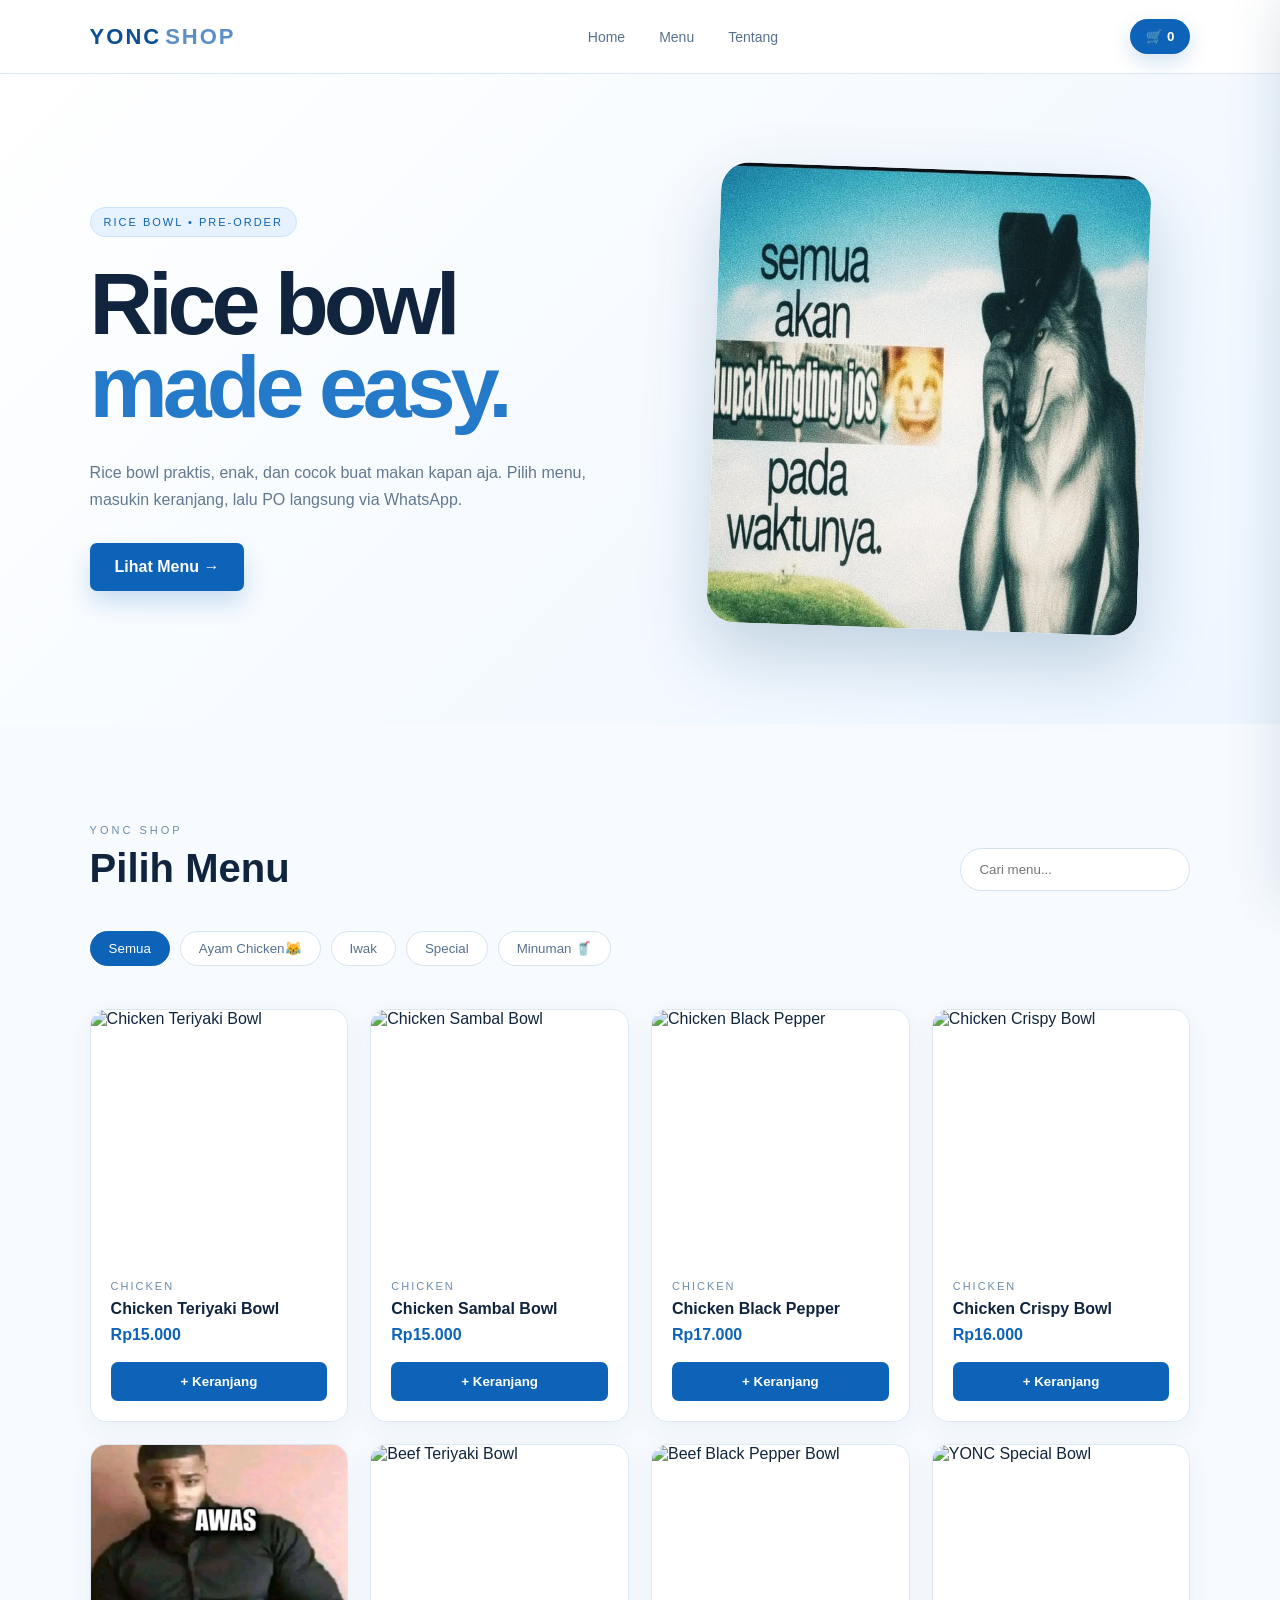
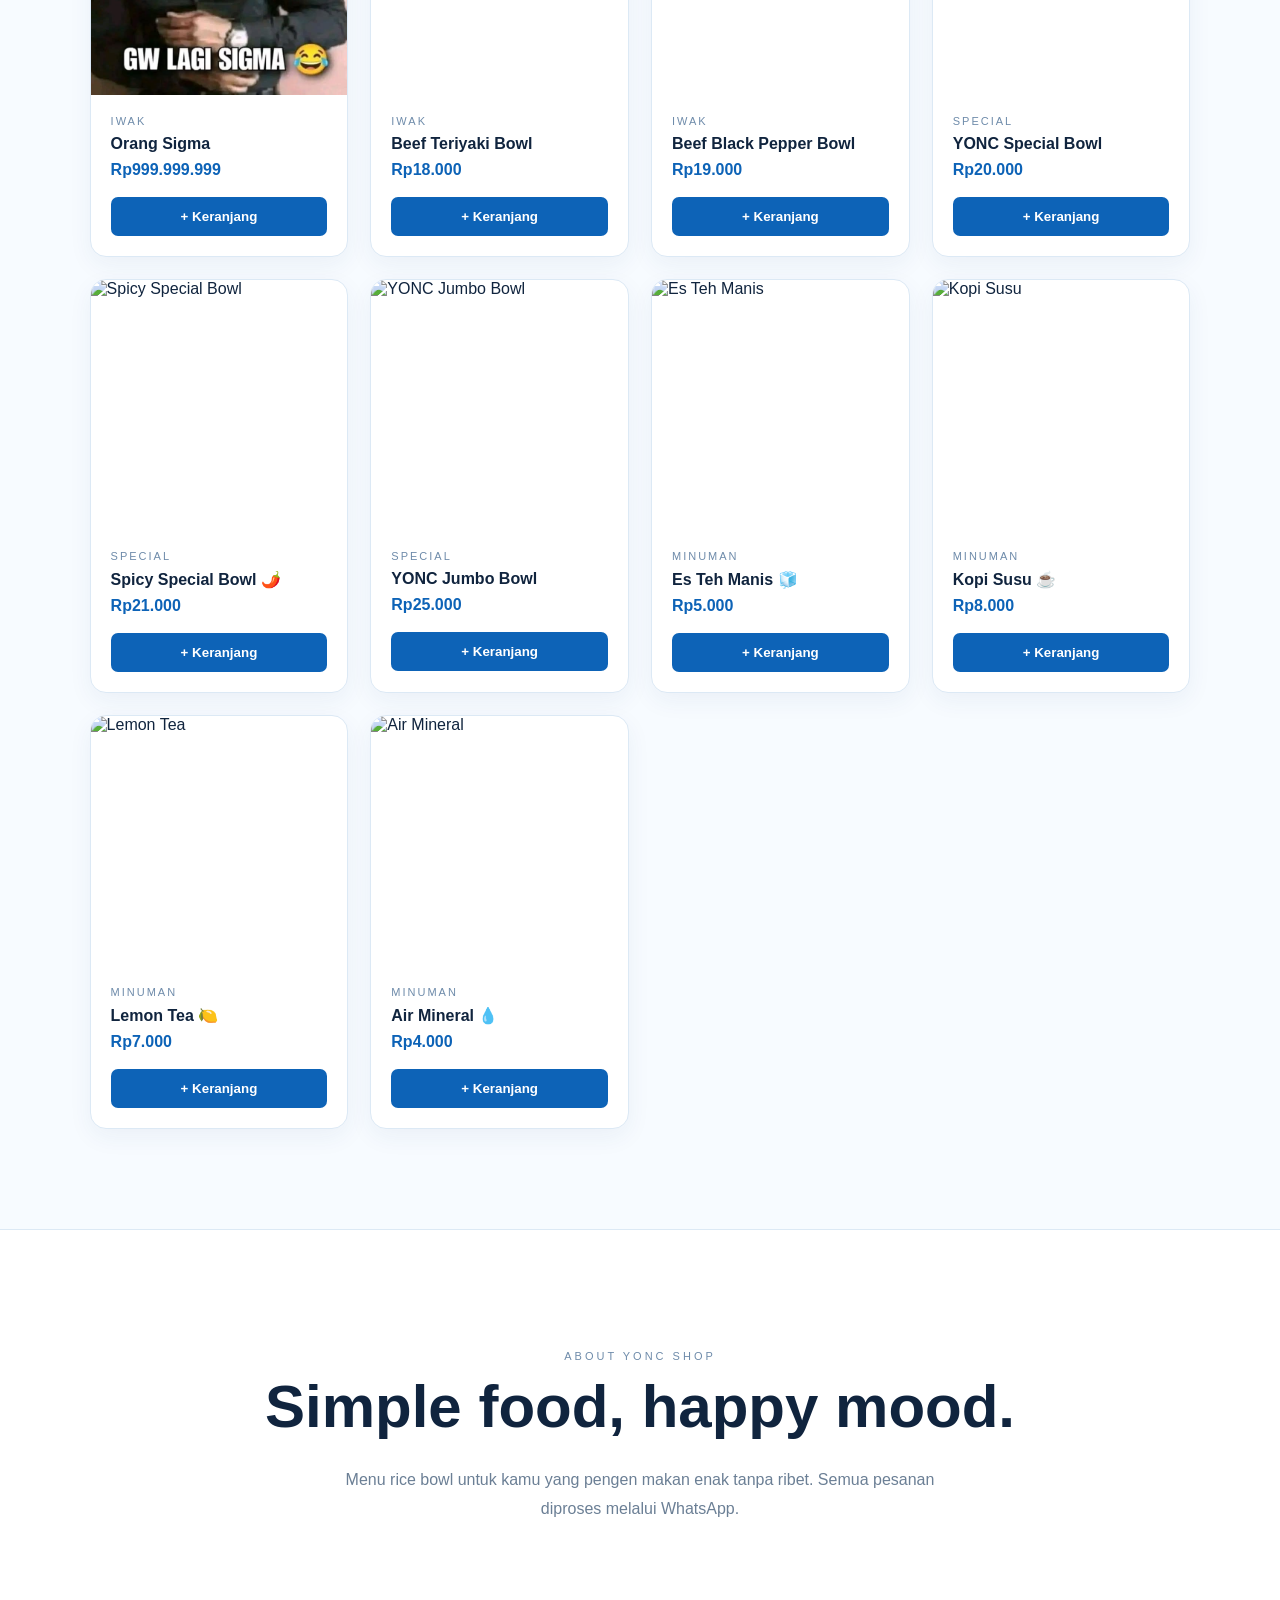
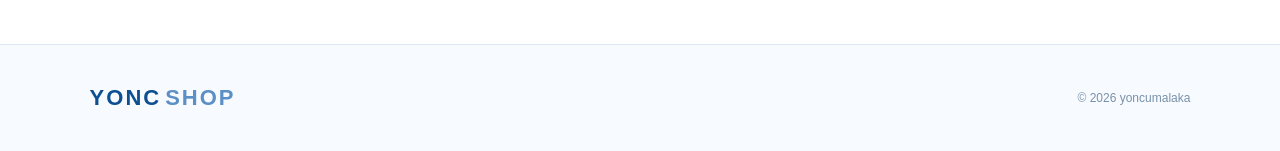
==== index.html @ 4a92344b "Shop.html" ====
<!DOCTYPE html>
<html lang="id">

<head>

    <meta charset="UTF-8">

    <meta
        name="viewport"
        content="width=device-width, initial-scale=1.0"
    >

    <title>YONC SHOP — Rice Bowl</title>

    <link
        rel="stylesheet"
        href="style.css"
    >

</head>


<body>

    

<!-- ================= NAVBAR ================= -->

<header class="navbar">

    <a
        href="#home"
        class="logo"
    >
        YONC<span>SHOP</span>
    </a>


    <nav>

        <a href="#home">
            Home
        </a>

        <a href="#products">
            Menu
        </a>

        <a href="#about">
            Tentang
        </a>

    </nav>


    <button
        class="cart-btn"
        onclick="toggleCart()"
    >
        🛒 <span id="cartCount">0</span>
    </button>

</header>



<main>


<!-- ================= HERO ================= -->

<section
    class="hero"
    id="home"
>

    <div class="hero-content">

        <p class="badge">
            RICE BOWL • PRE-ORDER
        </p>


        <h1>
            Rice bowl<br>
            <span>made easy.</span>
        </h1>


        <p class="hero-desc">

            Rice bowl praktis, enak, dan cocok buat
            makan kapan aja.
            Pilih menu, masukin keranjang,
            lalu PO langsung via WhatsApp.

        </p>


        <a
            href="#products"
            class="hero-btn"
        >
            Lihat Menu →
        </a>

    </div>



    <div class="hero-image">

        <img
            src="f4982b95e5e06afb2dd61dc3380c2f31.jpg"
            alt="Rice Bowl"
        >

    </div>

</section>



<!-- ================= PRODUCTS ================= -->

<section
    class="products-section"
    id="products"
>


    <!-- JUDUL + SEARCH -->

    <div class="section-heading">

        <div>

            <p class="small-title">
                YONC SHOP
            </p>

            <h2>
                Pilih Menu
            </h2>

        </div>


        <input
            id="searchInput"
            type="text"
            placeholder="Cari menu..."
            onkeyup="searchProducts()"
        >

    </div>



    <!-- ================= KATEGORI ================= -->

    <div class="category">

        <button
            class="active"
            onclick="filterProducts('all', this)"
        >
            Semua
        </button>


        <button
            onclick="filterProducts('chicken', this)"
        >
            Ayam Chicken😹
        </button>


        <button
            onclick="filterProducts('beef', this)"
        >
            Iwak
        </button>


        <button
            onclick="filterProducts('special', this)"
        >
            Special
        </button>


        <button
            onclick="filterProducts('drink', this)"
        >
            Minuman 🥤
        </button>

    </div>



    <!-- ================= PRODUCT GRID ================= -->

    <div
        class="product-grid"
        id="productGrid"
    >


        <!-- ========== 1 CHICKEN ========== -->

        <article
            class="product-card"
            data-category="chicken"
        >

            <img
                class="product-image"
                src="https://images.unsplash.com/photo-1603133872878-684f208fb84b?auto=format&fit=crop&w=900&q=85"
                alt="Chicken Teriyaki Bowl"
            >


            <div class="product-info">

                <p class="category-name">
                    Chicken
                </p>


                <h3>
                    Chicken Teriyaki Bowl
                </h3>


                <p class="price">
                    Rp15.000
                </p>


                <button
                    onclick="addToCart('Chicken Teriyaki Bowl', 15000)"
                >
                    + Keranjang
                </button>

            </div>

        </article>



        <!-- ========== 2 CHICKEN ========== -->

        <article
            class="product-card"
            data-category="chicken"
        >

            <img
                class="product-image"
                src="https://images.unsplash.com/photo-1515003197210-e0cd71810b5f?auto=format&fit=crop&w=900&q=85"
                alt="Chicken Sambal Bowl"
            >


            <div class="product-info">

                <p class="category-name">
                    Chicken
                </p>


                <h3>
                    Chicken Sambal Bowl
                </h3>


                <p class="price">
                    Rp15.000
                </p>


                <button
                    onclick="addToCart('Chicken Sambal Bowl', 15000)"
                >
                    + Keranjang
                </button>

            </div>

        </article>



        <!-- ========== 3 CHICKEN ========== -->

        <article
            class="product-card"
            data-category="chicken"
        >

            <img
                class="product-image"
                src="https://images.unsplash.com/photo-1547592180-85f173990554?auto=format&fit=crop&w=900&q=85"
                alt="Chicken Black Pepper"
            >


            <div class="product-info">

                <p class="category-name">
                    Chicken
                </p>


                <h3>
                    Chicken Black Pepper
                </h3>


                <p class="price">
                    Rp17.000
                </p>


                <button
                    onclick="addToCart('Chicken Black Pepper', 17000)"
                >
                    + Keranjang
                </button>

            </div>

        </article>



        <!-- ========== 4 CHICKEN ========== -->

        <article
            class="product-card"
            data-category="chicken"
        >

            <img
                class="product-image"
                src="https://images.unsplash.com/photo-1604908176997-125f25cc6f3d?auto=format&fit=crop&w=900&q=85"
                alt="Chicken Crispy Bowl"
            >


            <div class="product-info">

                <p class="category-name">
                    Chicken
                </p>


                <h3>
                    Chicken Crispy Bowl
                </h3>


                <p class="price">
                    Rp16.000
                </p>


                <button
                    onclick="addToCart('Chicken Crispy Bowl', 16000)"
                >
                    + Keranjang
                </button>

            </div>

        </article>



        <!-- ========== 5 IWAK ========== -->

        <article
            class="product-card"
            data-category="beef"
        >

            <img
                class="product-image"
                src="a66cf61162b23cd7a90c063046f95555.jpg"
                alt="Orang Sigma"
            >


            <div class="product-info">

                <p class="category-name">
                    Iwak
                </p>


                <h3>
                    Orang Sigma
                </h3>


                <p class="price">
                    Rp999.999.999
                </p>


                <button
                    onclick="addToCart('Orang Sigma', 999999999)"
                >
                    + Keranjang
                </button>

            </div>

        </article>



        <!-- ========== 6 IWAK ========== -->

        <article
            class="product-card"
            data-category="beef"
        >

            <img
                class="product-image"
                src="https://images.unsplash.com/photo-1546833999-b9f581a1996d?auto=format&fit=crop&w=900&q=85"
                alt="Beef Teriyaki Bowl"
            >


            <div class="product-info">

                <p class="category-name">
                    Iwak
                </p>


                <h3>
                    Beef Teriyaki Bowl
                </h3>


                <p class="price">
                    Rp18.000
                </p>


                <button
                    onclick="addToCart('Beef Teriyaki Bowl', 18000)"
                >
                    + Keranjang
                </button>

            </div>

        </article>



        <!-- ========== 7 IWAK ========== -->

        <article
            class="product-card"
            data-category="beef"
        >

            <img
                class="product-image"
                src="https://images.unsplash.com/photo-1565299624946-b28f40a0ae38?auto=format&fit=crop&w=900&q=85"
                alt="Beef Black Pepper Bowl"
            >


            <div class="product-info">

                <p class="category-name">
                    Iwak
                </p>


                <h3>
                    Beef Black Pepper Bowl
                </h3>


                <p class="price">
                    Rp19.000
                </p>


                <button
                    onclick="addToCart('Beef Black Pepper Bowl', 19000)"
                >
                    + Keranjang
                </button>

            </div>

        </article>



        <!-- ========== 8 SPECIAL ========== -->

        <article
            class="product-card"
            data-category="special"
        >

            <img
                class="product-image"
                src="https://images.unsplash.com/photo-1512058564366-18510be2db19?auto=format&fit=crop&w=900&q=85"
                alt="YONC Special Bowl"
            >


            <div class="product-info">

                <p class="category-name">
                    Special
                </p>


                <h3>
                    YONC Special Bowl
                </h3>


                <p class="price">
                    Rp20.000
                </p>


                <button
                    onclick="addToCart('YONC Special Bowl', 20000)"
                >
                    + Keranjang
                </button>

            </div>

        </article>



        <!-- ========== 9 SPECIAL ========== -->

        <article
            class="product-card"
            data-category="special"
        >

            <img
                class="product-image"
                src="https://images.unsplash.com/photo-1601050690597-df0568f70950?auto=format&fit=crop&w=900&q=85"
                alt="Spicy Special Bowl"
            >


            <div class="product-info">

                <p class="category-name">
                    Special
                </p>


                <h3>
                    Spicy Special Bowl 🌶️
                </h3>


                <p class="price">
                    Rp21.000
                </p>


                <button
                    onclick="addToCart('Spicy Special Bowl', 21000)"
                >
                    + Keranjang
                </button>

            </div>

        </article>



        <!-- ========== 10 SPECIAL ========== -->

        <article
            class="product-card"
            data-category="special"
        >

            <img
                class="product-image"
                src="https://images.unsplash.com/photo-1547592180-85f173990554?auto=format&fit=crop&w=900&q=85"
                alt="YONC Jumbo Bowl"
            >


            <div class="product-info">

                <p class="category-name">
                    Special
                </p>


                <h3>
                    YONC Jumbo Bowl
                </h3>


                <p class="price">
                    Rp25.000
                </p>


                <button
                    onclick="addToCart('YONC Jumbo Bowl', 25000)"
                >
                    + Keranjang
                </button>

            </div>

        </article>



        <!-- ========== 11 MINUMAN ========== -->

        <article
            class="product-card"
            data-category="drink"
        >

            <img
                class="product-image"
                src="https://images.unsplash.com/photo-1556679343-c7306c1976bc?auto=format&fit=crop&w=900&q=85"
                alt="Es Teh Manis"
            >


            <div class="product-info">

                <p class="category-name">
                    Minuman
                </p>


                <h3>
                    Es Teh Manis 🧊
                </h3>


                <p class="price">
                    Rp5.000
                </p>


                <button
                    onclick="addToCart('Es Teh Manis', 5000)"
                >
                    + Keranjang
                </button>

            </div>

        </article>



        <!-- ========== 12 MINUMAN ========== -->

        <article
            class="product-card"
            data-category="drink"
        >

            <img
                class="product-image"
                src="https://images.unsplash.com/photo-1495474472287-4d71bcdd2085?auto=format&fit=crop&w=900&q=85"
                alt="Kopi Susu"
            >


            <div class="product-info">

                <p class="category-name">
                    Minuman
                </p>


                <h3>
                    Kopi Susu ☕
                </h3>


                <p class="price">
                    Rp8.000
                </p>


                <button
                    onclick="addToCart('Kopi Susu', 8000)"
                >
                    + Keranjang
                </button>

            </div>

        </article>



        <!-- ========== 13 MINUMAN ========== -->

        <article
            class="product-card"
            data-category="drink"
        >

            <img
                class="product-image"
                src="https://images.unsplash.com/photo-1551024506-0bccd828d307?auto=format&fit=crop&w=900&q=85"
                alt="Lemon Tea"
            >


            <div class="product-info">

                <p class="category-name">
                    Minuman
                </p>


                <h3>
                    Lemon Tea 🍋
                </h3>


                <p class="price">
                    Rp7.000
                </p>


                <button
                    onclick="addToCart('Lemon Tea', 7000)"
                >
                    + Keranjang
                </button>

            </div>

        </article>



        <!-- ========== 14 MINUMAN ========== -->

        <article
            class="product-card"
            data-category="drink"
        >

            <img
                class="product-image"
                src="https://images.unsplash.com/photo-1544145945-f90425340c7e?auto=format&fit=crop&w=900&q=85"
                alt="Air Mineral"
            >


            <div class="product-info">

                <p class="category-name">
                    Minuman
                </p>


                <h3>
                    Air Mineral 💧
                </h3>


                <p class="price">
                    Rp4.000
                </p>


                <button
                    onclick="addToCart('Air Mineral', 4000)"
                >
                    + Keranjang
                </button>

            </div>

        </article>


    </div>

</section>



<!-- ================= ABOUT ================= -->

<section
    class="about"
    id="about"
>

    <p class="small-title">
        ABOUT YONC SHOP
    </p>


    <h2>
        Simple food, happy mood.
    </h2>


    <p>

        Menu rice bowl untuk kamu yang pengen
        makan enak tanpa ribet.
        Semua pesanan diproses melalui WhatsApp.

    </p>

</section>


</main>



<!-- ================= OVERLAY ================= -->

<div
    class="overlay"
    id="overlay"
    onclick="toggleCart()"
></div>



<!-- ================= CART ================= -->

<aside
    class="cart"
    id="cart"
>


    <div class="cart-header">

        <h2>
            Pesanan
        </h2>


        <button
            onclick="toggleCart()"
        >
            ✕
        </button>

    </div>



    <div
        id="cartItems"
        class="cart-items"
    >

        <p class="empty-cart">
            Belum ada pesanan 🍚
        </p>

    </div>



    <div class="cart-bottom">


        <div class="total">

            <span>
                Total
            </span>


            <strong id="cartTotal">
                Rp0
            </strong>

        </div>



        <button
            class="checkout"
            onclick="checkout()"
        >
            PO via WhatsApp →
        </button>


    </div>

</aside>



<!-- ================= FOOTER ================= -->

<footer>


    <div class="logo">

        YONC<span>SHOP</span>

    </div>


    <p>
        © 2026 yoncumalaka
    </p>


</footer>



<!-- ================= JAVASCRIPT ================= -->

<script src="script.js"></script>


</body>

</html>
---- style.css ----
* {
    margin: 0;
    padding: 0;
    box-sizing: border-box;
}

html {
    scroll-behavior: smooth;
}

body {
    font-family: Arial, Helvetica, sans-serif;
    background: #f7fbff;
    color: #10243e;
}


/* =========================
   NAVBAR
========================= */

.navbar {
    height: 74px;
    padding: 0 7%;

    display: flex;
    align-items: center;
    justify-content: space-between;

    background: rgba(255,255,255,.95);

    border-bottom: 1px solid #dbe8f5;

    position: sticky;
    top: 0;
    z-index: 50;

    backdrop-filter: blur(14px);
}

.logo {
    color: #0d4f91;
    text-decoration: none;

    font-size: 22px;
    font-weight: 900;

    letter-spacing: 2px;
}

.logo span {
    color: #5b8fc5;
    margin-left: 4px;
}

.navbar nav {
    display: flex;
    gap: 34px;
}

.navbar nav a {
    color: #58708d;
    text-decoration: none;
    font-size: 14px;
}

.navbar nav a:hover {
    color: #0d63b7;
}

.cart-btn {
    background: #0d63b7;
    color: white;

    border: none;

    padding: 10px 16px;

    border-radius: 30px;

    cursor: pointer;

    font-weight: bold;

    box-shadow: 0 8px 20px rgba(13,99,183,.18);
}

.cart-btn:hover {
    background: #084d8d;
}


/* =========================
   HERO
========================= */

.hero {
    min-height: 650px;

    padding: 75px 7%;

    display: grid;

    grid-template-columns: 1fr 1fr;

    align-items: center;

    gap: 55px;

    background:
        linear-gradient(
            135deg,
            #ffffff 0%,
            #edf6ff 100%
        );
}

.badge {
    display: inline-block;

    font-size: 11px;

    letter-spacing: 2px;

    color: #0d63b7;

    background: #e6f2ff;

    border: 1px solid #cfe5fa;

    padding: 8px 13px;

    border-radius: 30px;

    margin-bottom: 25px;
}

.hero h1 {
    font-size: clamp(50px, 7vw, 88px);

    line-height: .95;

    letter-spacing: -5px;
}

.hero h1 span {
    color: #247ac8;
}

.hero-desc {
    color: #637890;

    max-width: 500px;

    line-height: 1.7;

    margin: 30px 0;
}

.hero-btn {
    display: inline-block;

    padding: 15px 25px;

    background: #0d63b7;

    color: white;

    text-decoration: none;

    font-weight: bold;

    border-radius: 7px;

    box-shadow: 0 12px 25px rgba(13,99,183,.2);
}

.hero-image {
    display: flex;

    justify-content: center;
}

.hero-image img {
    width: min(430px, 100%);

    height: 460px;

    object-fit: cover;

    border-radius: 28px;

    box-shadow: 0 30px 70px rgba(20,72,116,.22);

    transform: rotate(2deg);
}


/* =========================
   PRODUCTS
========================= */

.products-section {
    padding: 100px 7%;
}

.section-heading {
    display: flex;

    align-items: end;

    justify-content: space-between;

    gap: 30px;
}

.small-title {
    color: #6e8baa;

    font-size: 11px;

    letter-spacing: 3px;

    margin-bottom: 10px;
}

.section-heading h2 {
    font-size: 40px;
}

#searchInput {
    width: 230px;

    background: white;

    color: #10243e;

    border: 1px solid #d5e3f0;

    padding: 13px 18px;

    border-radius: 30px;

    outline: none;
}

#searchInput:focus {
    border-color: #0d63b7;
}


/* CATEGORY */

.category {
    display: flex;

    gap: 10px;

    margin: 40px 0;

    overflow-x: auto;

    padding-bottom: 3px;

    scrollbar-width: none;
}

.category::-webkit-scrollbar {
    display: none;
}

.category button {
    background: white;

    color: #58708d;

    border: 1px solid #d5e3f0;

    padding: 9px 18px;

    border-radius: 30px;

    cursor: pointer;

    white-space: nowrap;

    flex-shrink: 0;
}

.category button.active,
.category button:hover {
    background: #0d63b7;

    color: white;

    border-color: #0d63b7;
}


/* PRODUCT GRID */

.product-grid {
    display: grid;

    grid-template-columns: repeat(4, 1fr);

    gap: 22px;
}

.product-card {
    background: white;

    border: 1px solid #dce9f5;

    border-radius: 16px;

    overflow: hidden;

    transition: .25s;

    box-shadow: 0 8px 25px rgba(29,76,115,.06);
}

.product-card:hover {
    transform: translateY(-6px);

    box-shadow: 0 18px 35px rgba(29,76,115,.12);
}

.product-image {
    width: 100%;

    height: 250px;

    display: block;

    object-fit: cover;
}

.product-info {
    padding: 20px;
}

.category-name {
    color: #6e8baa;

    font-size: 11px;

    text-transform: uppercase;

    letter-spacing: 2px;
}

.product-info h3 {
    margin: 8px 0;

    font-size: 16px;
}

.price {
    color: #0d63b7;

    font-weight: bold;

    margin-bottom: 18px;
}

.product-info button {
    width: 100%;

    padding: 12px;

    background: #0d63b7;

    color: white;

    border: none;

    border-radius: 7px;

    cursor: pointer;

    font-weight: bold;
}

.product-info button:hover {
    background: #084d8d;
}


/* =========================
   ABOUT
========================= */

.about {
    padding: 120px 7%;

    text-align: center;

    border-top: 1px solid #dce9f5;

    background: white;
}

.about h2 {
    font-size: clamp(35px, 5vw, 60px);

    margin-bottom: 25px;
}

.about > p:last-child {
    max-width: 600px;

    margin: auto;

    color: #6b7f95;

    line-height: 1.8;
}


/* =========================
   CART
========================= */

.overlay {
    position: fixed;

    inset: 0;

    background: rgba(13,39,66,.35);

    opacity: 0;

    visibility: hidden;

    transition: .3s;

    z-index: 80;
}

.overlay.show {
    opacity: 1;

    visibility: visible;
}

.cart {
    position: fixed;

    top: 0;

    right: -420px;

    width: 400px;

    max-width: 90%;

    height: 100vh;

    background: white;

    z-index: 100;

    padding: 25px;

    display: flex;

    flex-direction: column;

    transition: .35s;

    box-shadow: -20px 0 50px rgba(23,62,96,.15);
}

.cart.show {
    right: 0;
}

.cart-header {
    display: flex;

    justify-content: space-between;

    align-items: center;

    padding-bottom: 20px;

    border-bottom: 1px solid #dce9f5;
}

.cart-header button {
    background: transparent;

    color: #10243e;

    border: none;

    font-size: 20px;

    cursor: pointer;
}

.cart-items {
    flex: 1;

    overflow-y: auto;

    padding: 20px 0;
}

.empty-cart {
    color: #7890a8;

    text-align: center;

    margin-top: 50px;
}

.cart-item {
    display: flex;

    justify-content: space-between;

    gap: 15px;

    padding: 15px 0;

    border-bottom: 1px solid #e2edf6;
}

.cart-item h4 {
    font-size: 14px;
}

.cart-item p {
    color: #6e8baa;

    font-size: 13px;

    margin-top: 5px;
}

.remove {
    background: transparent;

    color: #d05b5b;

    border: none;

    cursor: pointer;
}

.cart-bottom {
    border-top: 1px solid #dce9f5;

    padding-top: 20px;
}

.total {
    display: flex;

    justify-content: space-between;

    margin-bottom: 15px;
}

.total strong {
    font-size: 20px;

    color: #0d63b7;
}

.checkout {
    width: 100%;

    padding: 15px;

    background: #18a66a;

    color: white;

    border: none;

    border-radius: 7px;

    font-weight: bold;

    cursor: pointer;
}


/* =========================
   FOOTER
========================= */

footer {
    border-top: 1px solid #dce9f5;

    padding: 40px 7%;

    display: flex;

    justify-content: space-between;

    align-items: center;
}

footer p {
    color: #7890a8;

    font-size: 12px;
}


/* =========================
   MOBILE
========================= */

@media (max-width: 950px) {

    .product-grid {
        grid-template-columns: repeat(2, 1fr);
    }

}


@media (max-width: 800px) {

    .navbar {
        padding: 0 5%;
    }

    .navbar nav {
        display: none;
    }

    .hero {
        grid-template-columns: 1fr;

        padding: 65px 5%;
    }

    .hero-image img {
        height: 330px;
    }

    .products-section {
        padding: 70px 5%;
    }

    .section-heading {
        align-items: flex-start;

        flex-direction: column;
    }

    #searchInput {
        width: 100%;
    }

    .product-image {
        height: 220px;
    }

}


@media (max-width: 480px) {

    .product-grid {
        grid-template-columns: 1fr 1fr;

        gap: 12px;
    }

    .product-info {
        padding: 14px;
    }

    .product-info h3 {
        font-size: 14px;
    }

    .category {
        margin: 30px 0;

        gap: 8px;
    }

    .category button {
        padding: 9px 16px;
    }

    footer {
        flex-direction: column;

        gap: 15px;
    }

}

/* ================= WELCOME SCREEN ================= */

.welcome-screen {
    position: fixed;
    inset: 0;

    background: linear-gradient(
        135deg,
        #ffffff,
        #edf6ff
    );

    display: flex;
    align-items: center;
    justify-content: center;

    z-index: 9999;

    animation: welcomeFadeIn .6s ease;
}

.welcome-box {
    width: min(90%, 430px);

    text-align: center;

    background: rgba(255,255,255,.9);

    padding: 45px 30px;

    border-radius: 28px;

    border: 1px solid #dce9f5;

    box-shadow:
        0 30px 80px rgba(20,72,116,.18);

    animation: welcomeUp .7s ease;
}

.welcome-icon {
    width: 70px;
    height: 70px;

    margin: 0 auto 20px;

    display: flex;
    align-items: center;
    justify-content: center;

    background: #e6f2ff;

    border-radius: 50%;

    font-size: 32px;

    animation: welcomeBounce 1.8s infinite;
}

.welcome-small {
    color: #6e8baa;

    font-size: 11px;

    letter-spacing: 4px;

    margin-bottom: 8px;
}

.welcome-box h1 {
    font-size: 38px;

    letter-spacing: 3px;

    color: #0d4f91;

    margin-bottom: 18px;
}

.welcome-box h1 span {
    color: #5b8fc5;

    margin-left: 5px;
}

.welcome-text {
    color: #637890;

    line-height: 1.7;

    font-size: 16px;

    margin-bottom: 28px;
}

.welcome-btn {
    border: none;

    background: #0d63b7;

    color: white;

    padding: 14px 25px;

    border-radius: 30px;

    font-size: 15px;

    font-weight: bold;

    cursor: pointer;

    box-shadow:
        0 10px 25px rgba(13,99,183,.25);

    transition: .25s;
}

.welcome-btn:hover {
    background: #084d8d;

    transform: translateY(-2px);
}


/* ANIMATIONS */

@keyframes welcomeFadeIn {

    from {
        opacity: 0;
    }

    to {
        opacity: 1;
    }

}

@keyframes welcomeUp {

    from {
        opacity: 0;
        transform: translateY(35px) scale(.95);
    }

    to {
        opacity: 1;
        transform: translateY(0) scale(1);
    }

}

@keyframes welcomeBounce {

    0%, 100% {
        transform: translateY(0);
    }

    50% {
        transform: translateY(-7px);
    }

}


/* CLOSE ANIMATION */

.welcome-screen.hide {
    animation: welcomeOut .45s ease forwards;
}

@keyframes welcomeOut {

    from {
        opacity: 1;
    }

    to {
        opacity: 0;
        visibility: hidden;
    }

}
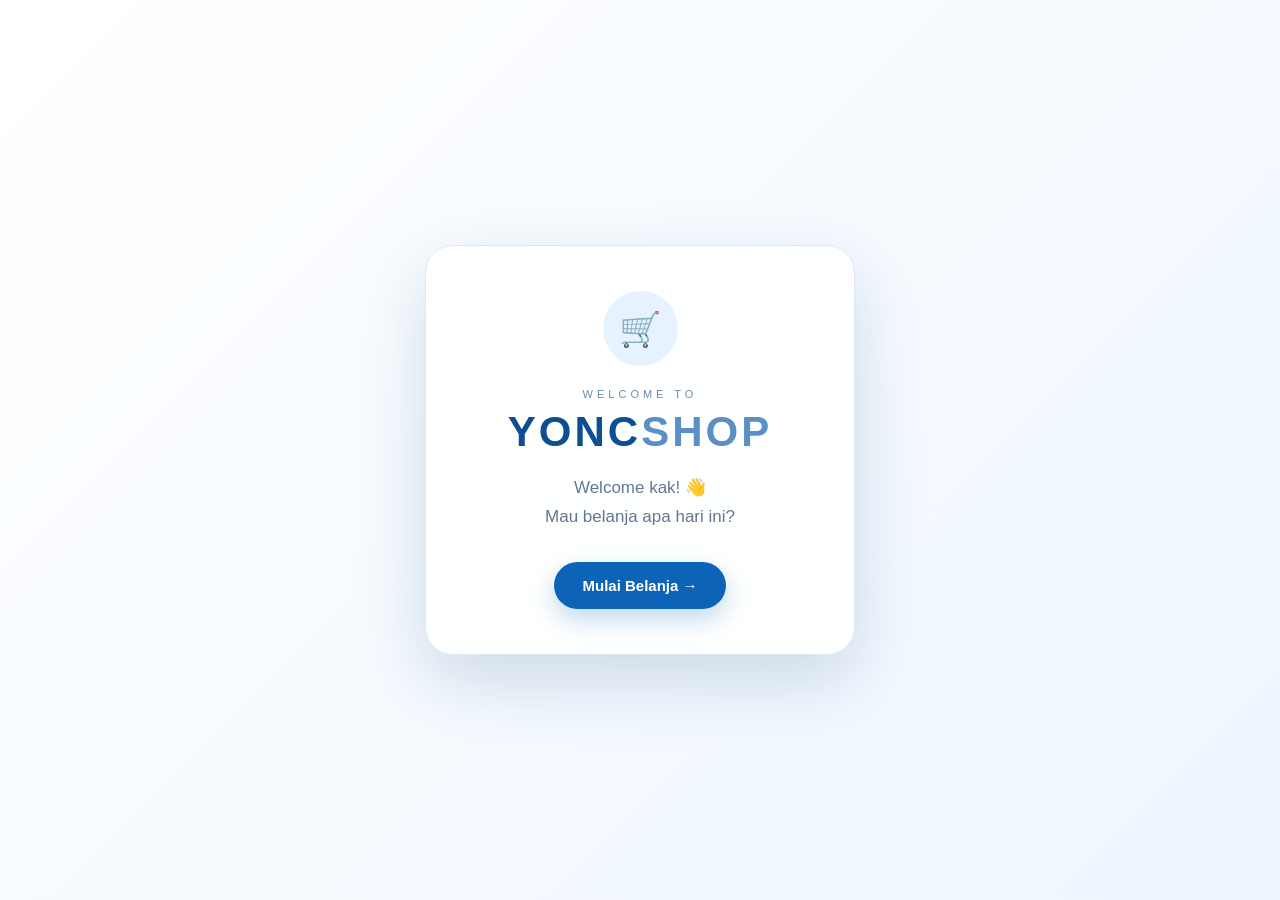
==== commit 05325df7: "index.html" ====
--- a/index.html
+++ b/index.html
@@ -2,957 +2,206 @@
 <html lang="id">
 
 <head>
-
     <meta charset="UTF-8">
-
-    <meta
-        name="viewport"
-        content="width=device-width, initial-scale=1.0"
-    >
-
-    <title>YONC SHOP — Rice Bowl</title>
-
-    <link
-        rel="stylesheet"
-        href="style.css"
-    >
-
+    <meta name="viewport" content="width=device-width, initial-scale=1.0">
+
+    <title>YONC SHOP — Welcome</title>
+
+    <style>
+        * {
+            margin: 0;
+            padding: 0;
+            box-sizing: border-box;
+        }
+
+        body {
+            font-family: Arial, Helvetica, sans-serif;
+            min-height: 100vh;
+
+            display: flex;
+            align-items: center;
+            justify-content: center;
+
+            background:
+                linear-gradient(
+                    135deg,
+                    #ffffff 0%,
+                    #edf6ff 100%
+                );
+
+            color: #10243e;
+        }
+
+        .welcome {
+            width: 90%;
+            max-width: 430px;
+
+            padding: 45px 28px;
+
+            text-align: center;
+
+            background: rgba(255, 255, 255, 0.95);
+
+            border: 1px solid #dce9f5;
+
+            border-radius: 28px;
+
+            box-shadow:
+                0 25px 70px rgba(20, 72, 116, 0.18);
+
+            animation: muncul .7s ease;
+        }
+
+        .icon {
+            width: 75px;
+            height: 75px;
+
+            margin: 0 auto 22px;
+
+            display: flex;
+            align-items: center;
+            justify-content: center;
+
+            border-radius: 50%;
+
+            background: #e6f2ff;
+
+            font-size: 34px;
+
+            animation: bounce 1.8s infinite;
+        }
+
+        .small-title {
+            color: #6e8baa;
+
+            font-size: 11px;
+
+            letter-spacing: 4px;
+
+            margin-bottom: 8px;
+        }
+
+        h1 {
+            color: #0d4f91;
+
+            font-size: 42px;
+
+            font-weight: 900;
+
+            letter-spacing: 3px;
+
+            margin-bottom: 18px;
+        }
+
+        h1 span {
+            color: #5b8fc5;
+        }
+
+        .text {
+            color: #637890;
+
+            font-size: 17px;
+
+            line-height: 1.7;
+
+            margin-bottom: 30px;
+        }
+
+        .start-btn {
+            display: inline-block;
+
+            padding: 15px 28px;
+
+            background: #0d63b7;
+
+            color: white;
+
+            text-decoration: none;
+
+            border-radius: 30px;
+
+            font-size: 15px;
+
+            font-weight: bold;
+
+            box-shadow:
+                0 10px 25px rgba(13, 99, 183, .25);
+
+            transition: .25s;
+        }
+
+        .start-btn:hover {
+            background: #084d8d;
+
+            transform: translateY(-3px);
+        }
+
+        @keyframes muncul {
+            from {
+                opacity: 0;
+                transform: translateY(30px) scale(.95);
+            }
+
+            to {
+                opacity: 1;
+                transform: translateY(0) scale(1);
+            }
+        }
+
+        @keyframes bounce {
+            0%, 100% {
+                transform: translateY(0);
+            }
+
+            50% {
+                transform: translateY(-8px);
+            }
+        }
+
+        @media (max-width: 480px) {
+
+            .welcome {
+                padding: 40px 22px;
+            }
+
+            h1 {
+                font-size: 34px;
+            }
+
+            .text {
+                font-size: 16px;
+            }
+        }
+    </style>
 </head>
 
-
 <body>
 
-    
-
-<!-- ================= NAVBAR ================= -->
-
-<header class="navbar">
-
-    <a
-        href="#home"
-        class="logo"
-    >
-        YONC<span>SHOP</span>
-    </a>
-
-
-    <nav>
-
-        <a href="#home">
-            Home
+    <div class="welcome">
+
+        <div class="icon">
+            🛒
+        </div>
+
+        <p class="small-title">
+            WELCOME TO
+        </p>
+
+        <h1>
+            YONC<span>SHOP</span>
+        </h1>
+
+        <p class="text">
+            Welcome kak! 👋<br>
+            Mau belanja apa hari ini?
+        </p>
+
+        <a href="shop.html" class="start-btn">
+            Mulai Belanja →
         </a>
 
-        <a href="#products">
-            Menu
-        </a>
-
-        <a href="#about">
-            Tentang
-        </a>
-
-    </nav>
-
-
-    <button
-        class="cart-btn"
-        onclick="toggleCart()"
-    >
-        🛒 <span id="cartCount">0</span>
-    </button>
-
-</header>
-
-
-
-<main>
-
-
-<!-- ================= HERO ================= -->
-
-<section
-    class="hero"
-    id="home"
->
-
-    <div class="hero-content">
-
-        <p class="badge">
-            RICE BOWL • PRE-ORDER
-        </p>
-
-
-        <h1>
-            Rice bowl<br>
-            <span>made easy.</span>
-        </h1>
-
-
-        <p class="hero-desc">
-
-            Rice bowl praktis, enak, dan cocok buat
-            makan kapan aja.
-            Pilih menu, masukin keranjang,
-            lalu PO langsung via WhatsApp.
-
-        </p>
-
-
-        <a
-            href="#products"
-            class="hero-btn"
-        >
-            Lihat Menu →
-        </a>
-
     </div>
 
-
-
-    <div class="hero-image">
-
-        <img
-            src="f4982b95e5e06afb2dd61dc3380c2f31.jpg"
-            alt="Rice Bowl"
-        >
-
-    </div>
-
-</section>
-
-
-
-<!-- ================= PRODUCTS ================= -->
-
-<section
-    class="products-section"
-    id="products"
->
-
-
-    <!-- JUDUL + SEARCH -->
-
-    <div class="section-heading">
-
-        <div>
-
-            <p class="small-title">
-                YONC SHOP
-            </p>
-
-            <h2>
-                Pilih Menu
-            </h2>
-
-        </div>
-
-
-        <input
-            id="searchInput"
-            type="text"
-            placeholder="Cari menu..."
-            onkeyup="searchProducts()"
-        >
-
-    </div>
-
-
-
-    <!-- ================= KATEGORI ================= -->
-
-    <div class="category">
-
-        <button
-            class="active"
-            onclick="filterProducts('all', this)"
-        >
-            Semua
-        </button>
-
-
-        <button
-            onclick="filterProducts('chicken', this)"
-        >
-            Ayam Chicken😹
-        </button>
-
-
-        <button
-            onclick="filterProducts('beef', this)"
-        >
-            Iwak
-        </button>
-
-
-        <button
-            onclick="filterProducts('special', this)"
-        >
-            Special
-        </button>
-
-
-        <button
-            onclick="filterProducts('drink', this)"
-        >
-            Minuman 🥤
-        </button>
-
-    </div>
-
-
-
-    <!-- ================= PRODUCT GRID ================= -->
-
-    <div
-        class="product-grid"
-        id="productGrid"
-    >
-
-
-        <!-- ========== 1 CHICKEN ========== -->
-
-        <article
-            class="product-card"
-            data-category="chicken"
-        >
-
-            <img
-                class="product-image"
-                src="https://images.unsplash.com/photo-1603133872878-684f208fb84b?auto=format&fit=crop&w=900&q=85"
-                alt="Chicken Teriyaki Bowl"
-            >
-
-
-            <div class="product-info">
-
-                <p class="category-name">
-                    Chicken
-                </p>
-
-
-                <h3>
-                    Chicken Teriyaki Bowl
-                </h3>
-
-
-                <p class="price">
-                    Rp15.000
-                </p>
-
-
-                <button
-                    onclick="addToCart('Chicken Teriyaki Bowl', 15000)"
-                >
-                    + Keranjang
-                </button>
-
-            </div>
-
-        </article>
-
-
-
-        <!-- ========== 2 CHICKEN ========== -->
-
-        <article
-            class="product-card"
-            data-category="chicken"
-        >
-
-            <img
-                class="product-image"
-                src="https://images.unsplash.com/photo-1515003197210-e0cd71810b5f?auto=format&fit=crop&w=900&q=85"
-                alt="Chicken Sambal Bowl"
-            >
-
-
-            <div class="product-info">
-
-                <p class="category-name">
-                    Chicken
-                </p>
-
-
-                <h3>
-                    Chicken Sambal Bowl
-                </h3>
-
-
-                <p class="price">
-                    Rp15.000
-                </p>
-
-
-                <button
-                    onclick="addToCart('Chicken Sambal Bowl', 15000)"
-                >
-                    + Keranjang
-                </button>
-
-            </div>
-
-        </article>
-
-
-
-        <!-- ========== 3 CHICKEN ========== -->
-
-        <article
-            class="product-card"
-            data-category="chicken"
-        >
-
-            <img
-                class="product-image"
-                src="https://images.unsplash.com/photo-1547592180-85f173990554?auto=format&fit=crop&w=900&q=85"
-                alt="Chicken Black Pepper"
-            >
-
-
-            <div class="product-info">
-
-                <p class="category-name">
-                    Chicken
-                </p>
-
-
-                <h3>
-                    Chicken Black Pepper
-                </h3>
-
-
-                <p class="price">
-                    Rp17.000
-                </p>
-
-
-                <button
-                    onclick="addToCart('Chicken Black Pepper', 17000)"
-                >
-                    + Keranjang
-                </button>
-
-            </div>
-
-        </article>
-
-
-
-        <!-- ========== 4 CHICKEN ========== -->
-
-        <article
-            class="product-card"
-            data-category="chicken"
-        >
-
-            <img
-                class="product-image"
-                src="https://images.unsplash.com/photo-1604908176997-125f25cc6f3d?auto=format&fit=crop&w=900&q=85"
-                alt="Chicken Crispy Bowl"
-            >
-
-
-            <div class="product-info">
-
-                <p class="category-name">
-                    Chicken
-                </p>
-
-
-                <h3>
-                    Chicken Crispy Bowl
-                </h3>
-
-
-                <p class="price">
-                    Rp16.000
-                </p>
-
-
-                <button
-                    onclick="addToCart('Chicken Crispy Bowl', 16000)"
-                >
-                    + Keranjang
-                </button>
-
-            </div>
-
-        </article>
-
-
-
-        <!-- ========== 5 IWAK ========== -->
-
-        <article
-            class="product-card"
-            data-category="beef"
-        >
-
-            <img
-                class="product-image"
-                src="a66cf61162b23cd7a90c063046f95555.jpg"
-                alt="Orang Sigma"
-            >
-
-
-            <div class="product-info">
-
-                <p class="category-name">
-                    Iwak
-                </p>
-
-
-                <h3>
-                    Orang Sigma
-                </h3>
-
-
-                <p class="price">
-                    Rp999.999.999
-                </p>
-
-
-                <button
-                    onclick="addToCart('Orang Sigma', 999999999)"
-                >
-                    + Keranjang
-                </button>
-
-            </div>
-
-        </article>
-
-
-
-        <!-- ========== 6 IWAK ========== -->
-
-        <article
-            class="product-card"
-            data-category="beef"
-        >
-
-            <img
-                class="product-image"
-                src="https://images.unsplash.com/photo-1546833999-b9f581a1996d?auto=format&fit=crop&w=900&q=85"
-                alt="Beef Teriyaki Bowl"
-            >
-
-
-            <div class="product-info">
-
-                <p class="category-name">
-                    Iwak
-                </p>
-
-
-                <h3>
-                    Beef Teriyaki Bowl
-                </h3>
-
-
-                <p class="price">
-                    Rp18.000
-                </p>
-
-
-                <button
-                    onclick="addToCart('Beef Teriyaki Bowl', 18000)"
-                >
-                    + Keranjang
-                </button>
-
-            </div>
-
-        </article>
-
-
-
-        <!-- ========== 7 IWAK ========== -->
-
-        <article
-            class="product-card"
-            data-category="beef"
-        >
-
-            <img
-                class="product-image"
-                src="https://images.unsplash.com/photo-1565299624946-b28f40a0ae38?auto=format&fit=crop&w=900&q=85"
-                alt="Beef Black Pepper Bowl"
-            >
-
-
-            <div class="product-info">
-
-                <p class="category-name">
-                    Iwak
-                </p>
-
-
-                <h3>
-                    Beef Black Pepper Bowl
-                </h3>
-
-
-                <p class="price">
-                    Rp19.000
-                </p>
-
-
-                <button
-                    onclick="addToCart('Beef Black Pepper Bowl', 19000)"
-                >
-                    + Keranjang
-                </button>
-
-            </div>
-
-        </article>
-
-
-
-        <!-- ========== 8 SPECIAL ========== -->
-
-        <article
-            class="product-card"
-            data-category="special"
-        >
-
-            <img
-                class="product-image"
-                src="https://images.unsplash.com/photo-1512058564366-18510be2db19?auto=format&fit=crop&w=900&q=85"
-                alt="YONC Special Bowl"
-            >
-
-
-            <div class="product-info">
-
-                <p class="category-name">
-                    Special
-                </p>
-
-
-                <h3>
-                    YONC Special Bowl
-                </h3>
-
-
-                <p class="price">
-                    Rp20.000
-                </p>
-
-
-                <button
-                    onclick="addToCart('YONC Special Bowl', 20000)"
-                >
-                    + Keranjang
-                </button>
-
-            </div>
-
-        </article>
-
-
-
-        <!-- ========== 9 SPECIAL ========== -->
-
-        <article
-            class="product-card"
-            data-category="special"
-        >
-
-            <img
-                class="product-image"
-                src="https://images.unsplash.com/photo-1601050690597-df0568f70950?auto=format&fit=crop&w=900&q=85"
-                alt="Spicy Special Bowl"
-            >
-
-
-            <div class="product-info">
-
-                <p class="category-name">
-                    Special
-                </p>
-
-
-                <h3>
-                    Spicy Special Bowl 🌶️
-                </h3>
-
-
-                <p class="price">
-                    Rp21.000
-                </p>
-
-
-                <button
-                    onclick="addToCart('Spicy Special Bowl', 21000)"
-                >
-                    + Keranjang
-                </button>
-
-            </div>
-
-        </article>
-
-
-
-        <!-- ========== 10 SPECIAL ========== -->
-
-        <article
-            class="product-card"
-            data-category="special"
-        >
-
-            <img
-                class="product-image"
-                src="https://images.unsplash.com/photo-1547592180-85f173990554?auto=format&fit=crop&w=900&q=85"
-                alt="YONC Jumbo Bowl"
-            >
-
-
-            <div class="product-info">
-
-                <p class="category-name">
-                    Special
-                </p>
-
-
-                <h3>
-                    YONC Jumbo Bowl
-                </h3>
-
-
-                <p class="price">
-                    Rp25.000
-                </p>
-
-
-                <button
-                    onclick="addToCart('YONC Jumbo Bowl', 25000)"
-                >
-                    + Keranjang
-                </button>
-
-            </div>
-
-        </article>
-
-
-
-        <!-- ========== 11 MINUMAN ========== -->
-
-        <article
-            class="product-card"
-            data-category="drink"
-        >
-
-            <img
-                class="product-image"
-                src="https://images.unsplash.com/photo-1556679343-c7306c1976bc?auto=format&fit=crop&w=900&q=85"
-                alt="Es Teh Manis"
-            >
-
-
-            <div class="product-info">
-
-                <p class="category-name">
-                    Minuman
-                </p>
-
-
-                <h3>
-                    Es Teh Manis 🧊
-                </h3>
-
-
-                <p class="price">
-                    Rp5.000
-                </p>
-
-
-                <button
-                    onclick="addToCart('Es Teh Manis', 5000)"
-                >
-                    + Keranjang
-                </button>
-
-            </div>
-
-        </article>
-
-
-
-        <!-- ========== 12 MINUMAN ========== -->
-
-        <article
-            class="product-card"
-            data-category="drink"
-        >
-
-            <img
-                class="product-image"
-                src="https://images.unsplash.com/photo-1495474472287-4d71bcdd2085?auto=format&fit=crop&w=900&q=85"
-                alt="Kopi Susu"
-            >
-
-
-            <div class="product-info">
-
-                <p class="category-name">
-                    Minuman
-                </p>
-
-
-                <h3>
-                    Kopi Susu ☕
-                </h3>
-
-
-                <p class="price">
-                    Rp8.000
-                </p>
-
-
-                <button
-                    onclick="addToCart('Kopi Susu', 8000)"
-                >
-                    + Keranjang
-                </button>
-
-            </div>
-
-        </article>
-
-
-
-        <!-- ========== 13 MINUMAN ========== -->
-
-        <article
-            class="product-card"
-            data-category="drink"
-        >
-
-            <img
-                class="product-image"
-                src="https://images.unsplash.com/photo-1551024506-0bccd828d307?auto=format&fit=crop&w=900&q=85"
-                alt="Lemon Tea"
-            >
-
-
-            <div class="product-info">
-
-                <p class="category-name">
-                    Minuman
-                </p>
-
-
-                <h3>
-                    Lemon Tea 🍋
-                </h3>
-
-
-                <p class="price">
-                    Rp7.000
-                </p>
-
-
-                <button
-                    onclick="addToCart('Lemon Tea', 7000)"
-                >
-                    + Keranjang
-                </button>
-
-            </div>
-
-        </article>
-
-
-
-        <!-- ========== 14 MINUMAN ========== -->
-
-        <article
-            class="product-card"
-            data-category="drink"
-        >
-
-            <img
-                class="product-image"
-                src="https://images.unsplash.com/photo-1544145945-f90425340c7e?auto=format&fit=crop&w=900&q=85"
-                alt="Air Mineral"
-            >
-
-
-            <div class="product-info">
-
-                <p class="category-name">
-                    Minuman
-                </p>
-
-
-                <h3>
-                    Air Mineral 💧
-                </h3>
-
-
-                <p class="price">
-                    Rp4.000
-                </p>
-
-
-                <button
-                    onclick="addToCart('Air Mineral', 4000)"
-                >
-                    + Keranjang
-                </button>
-
-            </div>
-
-        </article>
-
-
-    </div>
-
-</section>
-
-
-
-<!-- ================= ABOUT ================= -->
-
-<section
-    class="about"
-    id="about"
->
-
-    <p class="small-title">
-        ABOUT YONC SHOP
-    </p>
-
-
-    <h2>
-        Simple food, happy mood.
-    </h2>
-
-
-    <p>
-
-        Menu rice bowl untuk kamu yang pengen
-        makan enak tanpa ribet.
-        Semua pesanan diproses melalui WhatsApp.
-
-    </p>
-
-</section>
-
-
-</main>
-
-
-
-<!-- ================= OVERLAY ================= -->
-
-<div
-    class="overlay"
-    id="overlay"
-    onclick="toggleCart()"
-></div>
-
-
-
-<!-- ================= CART ================= -->
-
-<aside
-    class="cart"
-    id="cart"
->
-
-
-    <div class="cart-header">
-
-        <h2>
-            Pesanan
-        </h2>
-
-
-        <button
-            onclick="toggleCart()"
-        >
-            ✕
-        </button>
-
-    </div>
-
-
-
-    <div
-        id="cartItems"
-        class="cart-items"
-    >
-
-        <p class="empty-cart">
-            Belum ada pesanan 🍚
-        </p>
-
-    </div>
-
-
-
-    <div class="cart-bottom">
-
-
-        <div class="total">
-
-            <span>
-                Total
-            </span>
-
-
-            <strong id="cartTotal">
-                Rp0
-            </strong>
-
-        </div>
-
-
-
-        <button
-            class="checkout"
-            onclick="checkout()"
-        >
-            PO via WhatsApp →
-        </button>
-
-
-    </div>
-
-</aside>
-
-
-
-<!-- ================= FOOTER ================= -->
-
-<footer>
-
-
-    <div class="logo">
-
-        YONC<span>SHOP</span>
-
-    </div>
-
-
-    <p>
-        © 2026 yoncumalaka
-    </p>
-
-
-</footer>
-
-
-
-<!-- ================= JAVASCRIPT ================= -->
-
-<script src="script.js"></script>
-
-
 </body>
 
 </html>
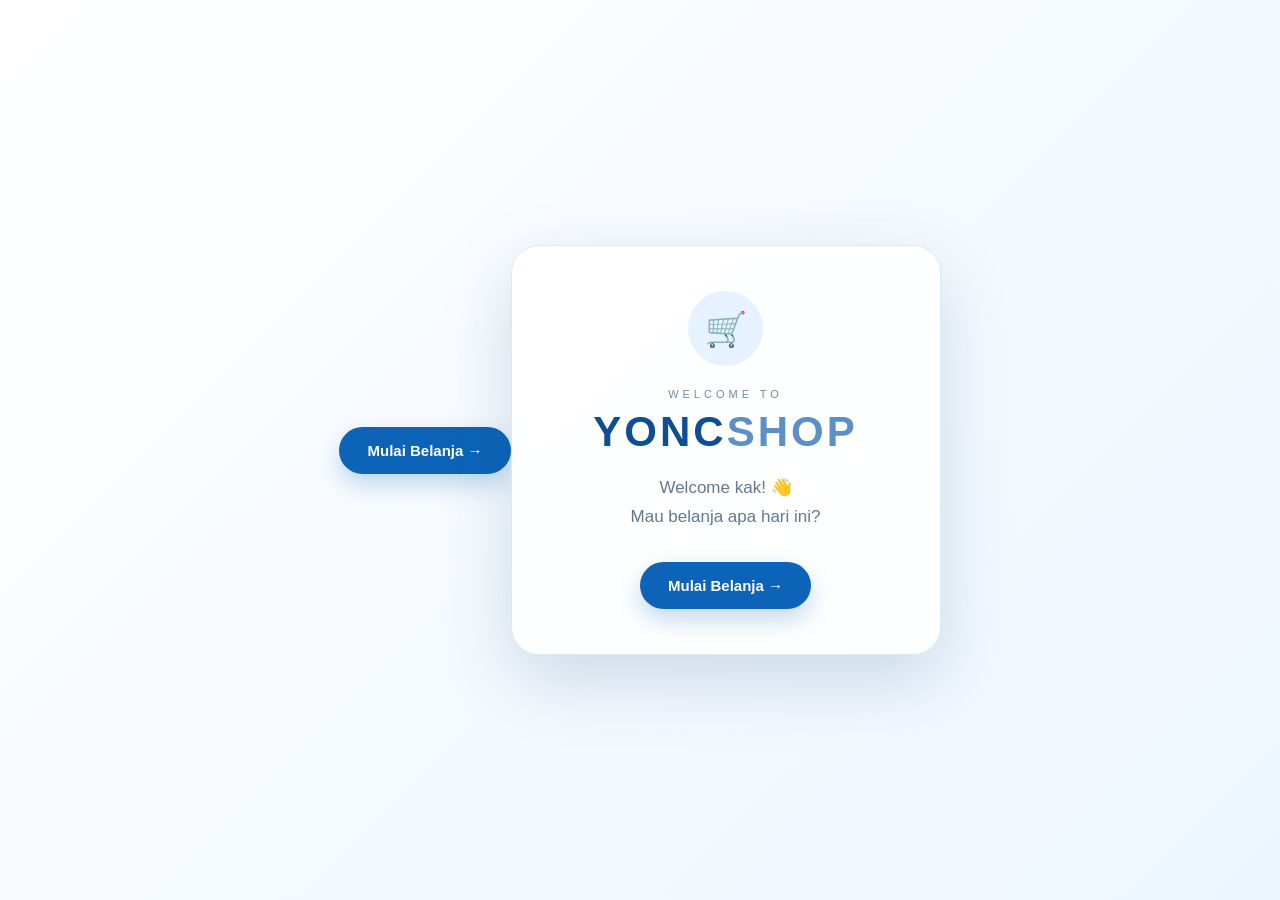
==== commit d5bcd617: "index.html" ====
--- a/index.html
+++ b/index.html
@@ -1,3 +1,7 @@
+<a href="shop.html" class="start-btn">
+    Mulai Belanja →
+</a>
+
 <!DOCTYPE html>
 <html lang="id">
 
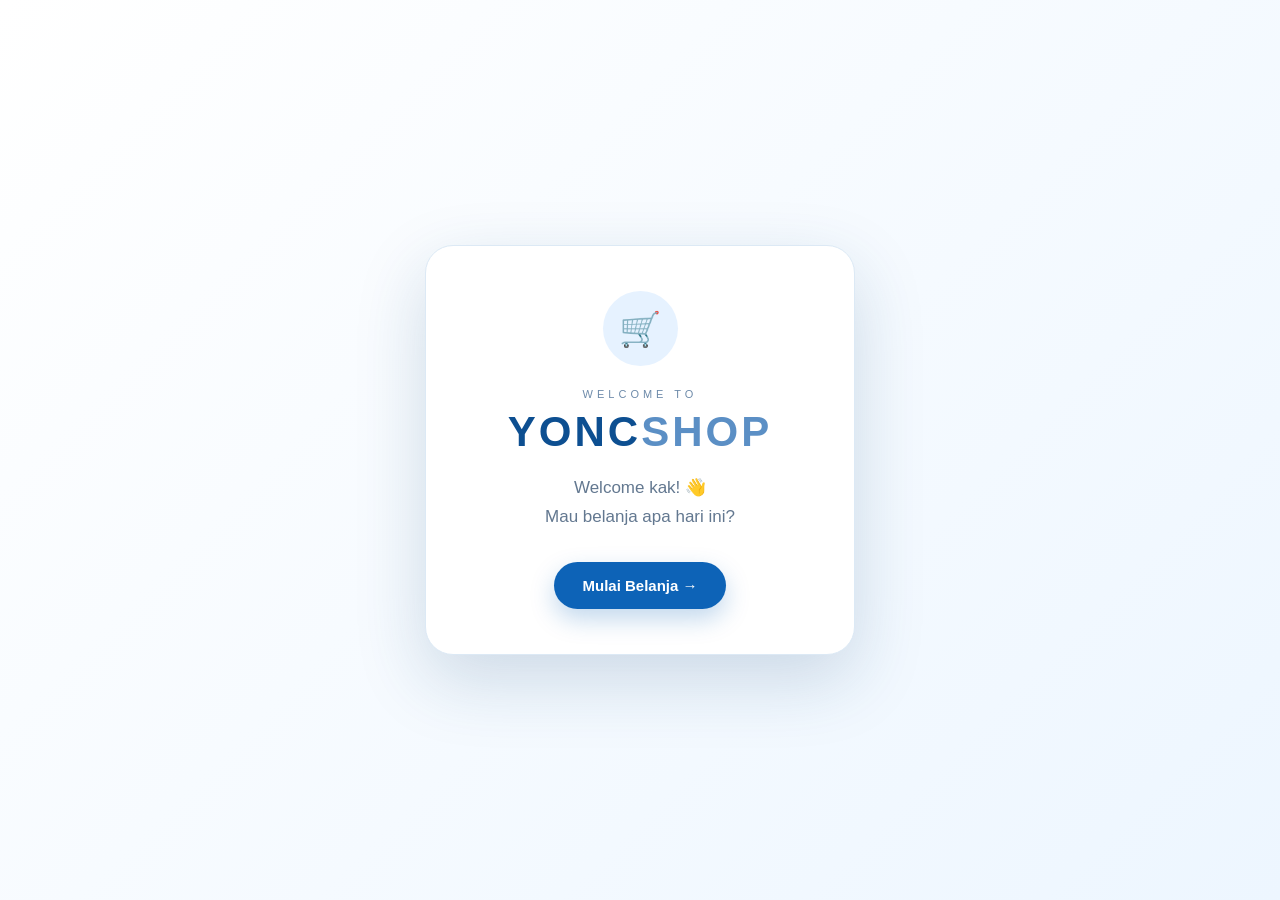
==== commit 744a4918: "index.html" ====
--- a/index.html
+++ b/index.html
@@ -1,7 +1,3 @@
-<a href="shop.html" class="start-btn">
-    Mulai Belanja →
-</a>
-
 <!DOCTYPE html>
 <html lang="id">
 
@@ -19,81 +15,50 @@
         }
 
         body {
+            min-height: 100vh;
             font-family: Arial, Helvetica, sans-serif;
-            min-height: 100vh;
-
             display: flex;
             align-items: center;
             justify-content: center;
-
-            background:
-                linear-gradient(
-                    135deg,
-                    #ffffff 0%,
-                    #edf6ff 100%
-                );
-
+            background: linear-gradient(135deg, #ffffff, #edf6ff);
             color: #10243e;
         }
 
         .welcome {
             width: 90%;
             max-width: 430px;
-
             padding: 45px 28px;
-
             text-align: center;
-
-            background: rgba(255, 255, 255, 0.95);
-
+            background: white;
             border: 1px solid #dce9f5;
-
             border-radius: 28px;
-
-            box-shadow:
-                0 25px 70px rgba(20, 72, 116, 0.18);
-
+            box-shadow: 0 25px 70px rgba(20, 72, 116, .18);
             animation: muncul .7s ease;
         }
 
         .icon {
             width: 75px;
             height: 75px;
-
             margin: 0 auto 22px;
-
             display: flex;
             align-items: center;
             justify-content: center;
-
             border-radius: 50%;
-
             background: #e6f2ff;
-
             font-size: 34px;
-
-            animation: bounce 1.8s infinite;
         }
 
         .small-title {
             color: #6e8baa;
-
             font-size: 11px;
-
             letter-spacing: 4px;
-
             margin-bottom: 8px;
         }
 
         h1 {
             color: #0d4f91;
-
             font-size: 42px;
-
-            font-weight: 900;
-
             letter-spacing: 3px;
-
             margin-bottom: 18px;
         }
 
@@ -103,40 +68,26 @@
 
         .text {
             color: #637890;
-
             font-size: 17px;
-
             line-height: 1.7;
-
             margin-bottom: 30px;
         }
 
         .start-btn {
             display: inline-block;
-
             padding: 15px 28px;
-
             background: #0d63b7;
-
             color: white;
-
             text-decoration: none;
-
             border-radius: 30px;
-
             font-size: 15px;
-
             font-weight: bold;
-
-            box-shadow:
-                0 10px 25px rgba(13, 99, 183, .25);
-
+            box-shadow: 0 10px 25px rgba(13, 99, 183, .25);
             transition: .25s;
         }
 
         .start-btn:hover {
             background: #084d8d;
-
             transform: translateY(-3px);
         }
 
@@ -149,31 +100,6 @@
             to {
                 opacity: 1;
                 transform: translateY(0) scale(1);
-            }
-        }
-
-        @keyframes bounce {
-            0%, 100% {
-                transform: translateY(0);
-            }
-
-            50% {
-                transform: translateY(-8px);
-            }
-        }
-
-        @media (max-width: 480px) {
-
-            .welcome {
-                padding: 40px 22px;
-            }
-
-            h1 {
-                font-size: 34px;
-            }
-
-            .text {
-                font-size: 16px;
             }
         }
     </style>
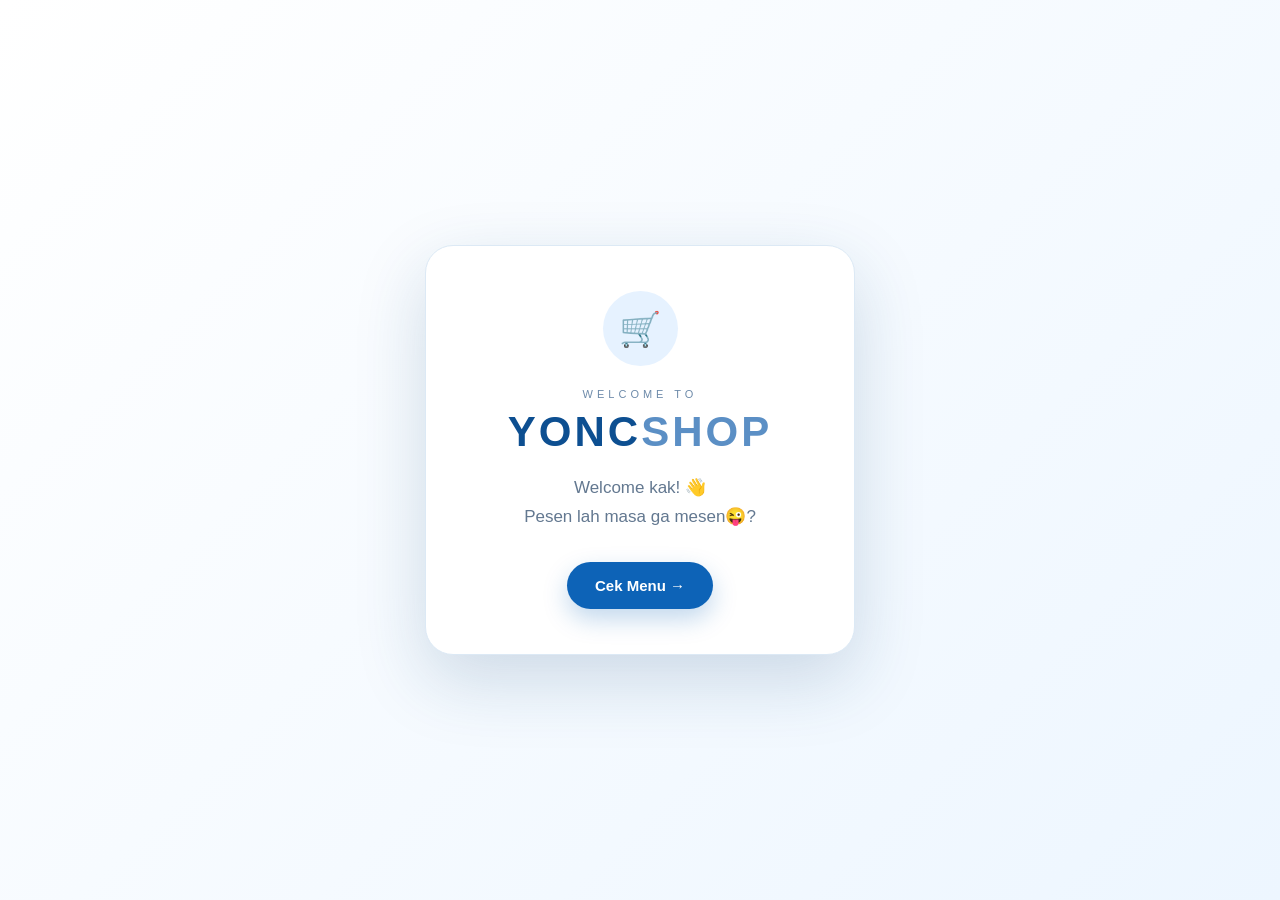
==== commit 4fc13b54: "Update index.html" ====
--- a/index.html
+++ b/index.html
@@ -123,11 +123,11 @@
 
         <p class="text">
             Welcome kak! 👋<br>
-            Mau belanja apa hari ini?
+            Pesen lah masa ga mesen😜?
         </p>
 
         <a href="shop.html" class="start-btn">
-            Mulai Belanja →
+            Cek Menu →
         </a>
 
     </div>
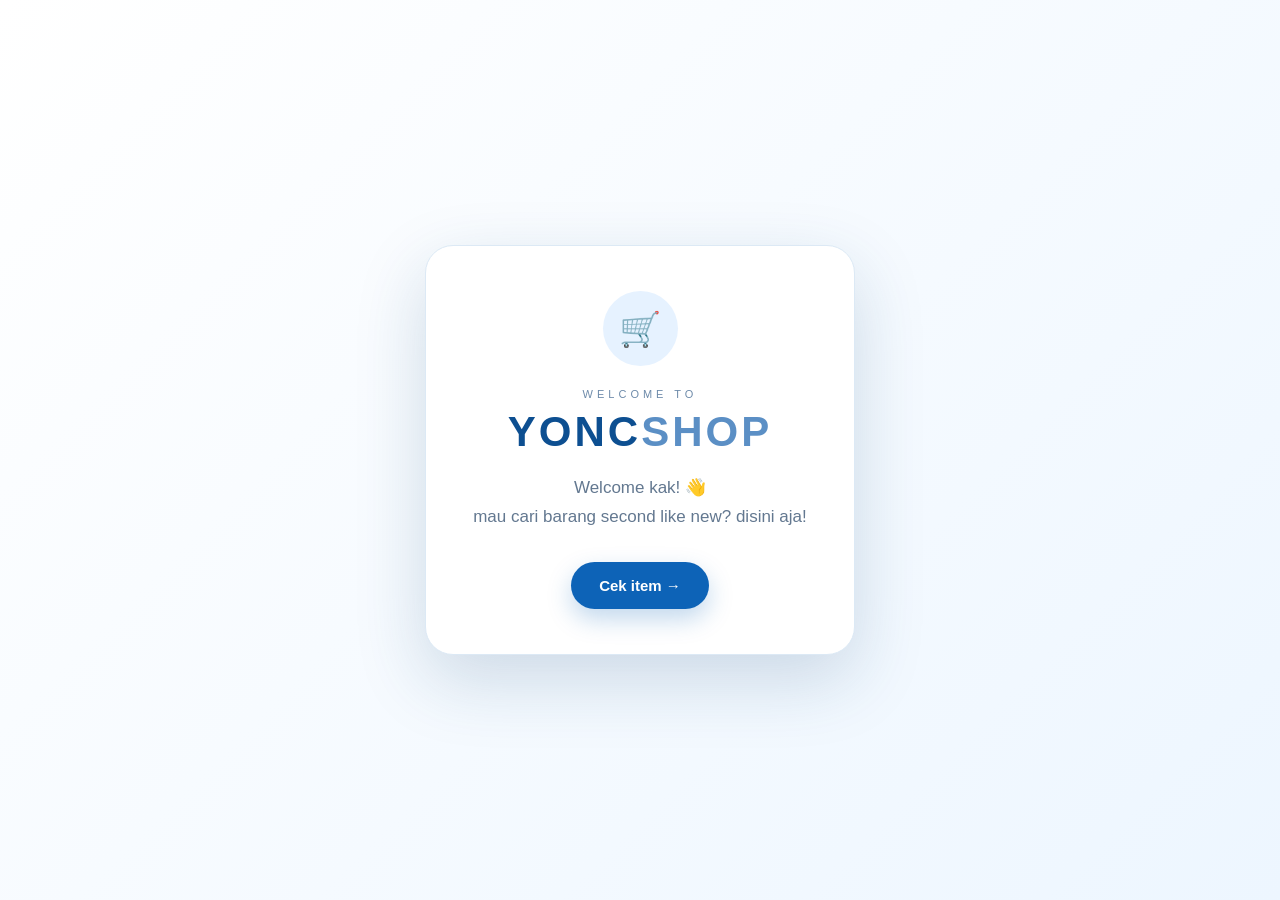
==== commit 5f929a2a: "Update index.html" ====
--- a/index.html
+++ b/index.html
@@ -5,7 +5,7 @@
     <meta charset="UTF-8">
     <meta name="viewport" content="width=device-width, initial-scale=1.0">
 
-    <title>YONC SHOP — Welcome</title>
+    <title>Cube Gale Thrift — Welcome</title>
 
     <style>
         * {
@@ -123,11 +123,11 @@
 
         <p class="text">
             Welcome kak! 👋<br>
-            Pesen lah masa ga mesen😜?
+            mau cari barang second like new? disini aja!
         </p>
 
         <a href="shop.html" class="start-btn">
-            Cek Menu →
+            Cek item →
         </a>
 
     </div>
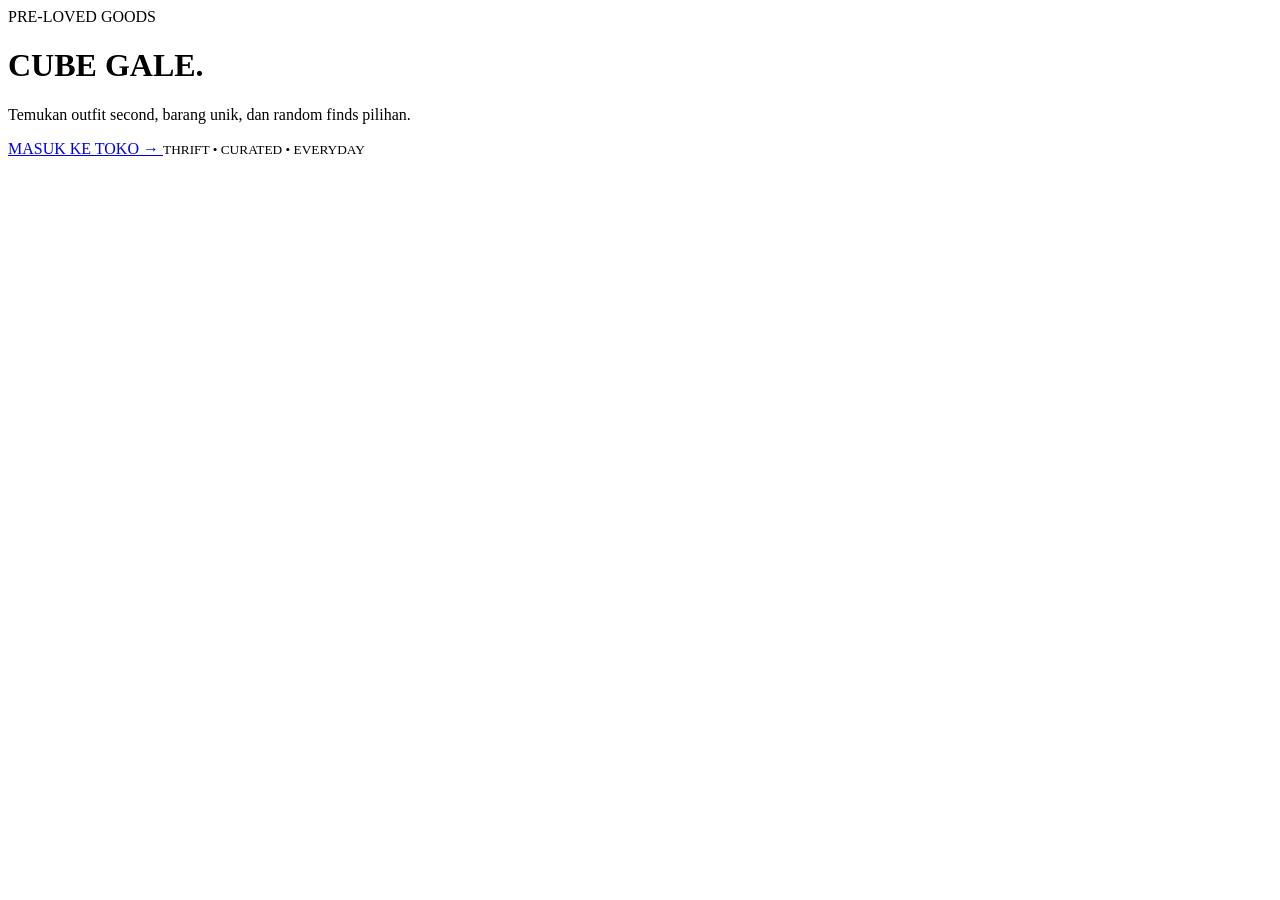
==== commit 61a0257c: "Update index.html" ====
--- a/index.html
+++ b/index.html
@@ -1,137 +1,20 @@
-<!DOCTYPE html>
-<html lang="id">
+<body>
+    <div class="welcome">
+        <div class="welcome-card">
+            <p class="eyebrow">PRE-LOVED GOODS</p>
 
-<head>
-    <meta charset="UTF-8">
-    <meta name="viewport" content="width=device-width, initial-scale=1.0">
+            <h1>CUBE <span>GALE.</span></h1>
 
-    <title>Cube Gale Thrift — Welcome</title>
+            <p>
+                Temukan outfit second, barang unik,
+                dan random finds pilihan.
+            </p>
 
-    <style>
-        * {
-            margin: 0;
-            padding: 0;
-            box-sizing: border-box;
-        }
+            <a href="shop.html" class="start-btn">
+                MASUK KE TOKO →
+            </a>
 
-        body {
-            min-height: 100vh;
-            font-family: Arial, Helvetica, sans-serif;
-            display: flex;
-            align-items: center;
-            justify-content: center;
-            background: linear-gradient(135deg, #ffffff, #edf6ff);
-            color: #10243e;
-        }
-
-        .welcome {
-            width: 90%;
-            max-width: 430px;
-            padding: 45px 28px;
-            text-align: center;
-            background: white;
-            border: 1px solid #dce9f5;
-            border-radius: 28px;
-            box-shadow: 0 25px 70px rgba(20, 72, 116, .18);
-            animation: muncul .7s ease;
-        }
-
-        .icon {
-            width: 75px;
-            height: 75px;
-            margin: 0 auto 22px;
-            display: flex;
-            align-items: center;
-            justify-content: center;
-            border-radius: 50%;
-            background: #e6f2ff;
-            font-size: 34px;
-        }
-
-        .small-title {
-            color: #6e8baa;
-            font-size: 11px;
-            letter-spacing: 4px;
-            margin-bottom: 8px;
-        }
-
-        h1 {
-            color: #0d4f91;
-            font-size: 42px;
-            letter-spacing: 3px;
-            margin-bottom: 18px;
-        }
-
-        h1 span {
-            color: #5b8fc5;
-        }
-
-        .text {
-            color: #637890;
-            font-size: 17px;
-            line-height: 1.7;
-            margin-bottom: 30px;
-        }
-
-        .start-btn {
-            display: inline-block;
-            padding: 15px 28px;
-            background: #0d63b7;
-            color: white;
-            text-decoration: none;
-            border-radius: 30px;
-            font-size: 15px;
-            font-weight: bold;
-            box-shadow: 0 10px 25px rgba(13, 99, 183, .25);
-            transition: .25s;
-        }
-
-        .start-btn:hover {
-            background: #084d8d;
-            transform: translateY(-3px);
-        }
-
-        @keyframes muncul {
-            from {
-                opacity: 0;
-                transform: translateY(30px) scale(.95);
-            }
-
-            to {
-                opacity: 1;
-                transform: translateY(0) scale(1);
-            }
-        }
-    </style>
-</head>
-
-<body>
-
-    <div class="welcome">
-
-        <div class="icon">
-            🛒
+            <small>THRIFT • CURATED • EVERYDAY</small>
         </div>
-
-        <p class="small-title">
-            WELCOME TO
-        </p>
-
-        <h1>
-            YONC<span>SHOP</span>
-        </h1>
-
-        <p class="text">
-            Welcome kak! 👋<br>
-            mau cari barang second like new? disini aja!
-        </p>
-
-        <a href="shop.html" class="start-btn">
-            Cek item →
-        </a>
-
     </div>
-
 </body>
-
-</html>
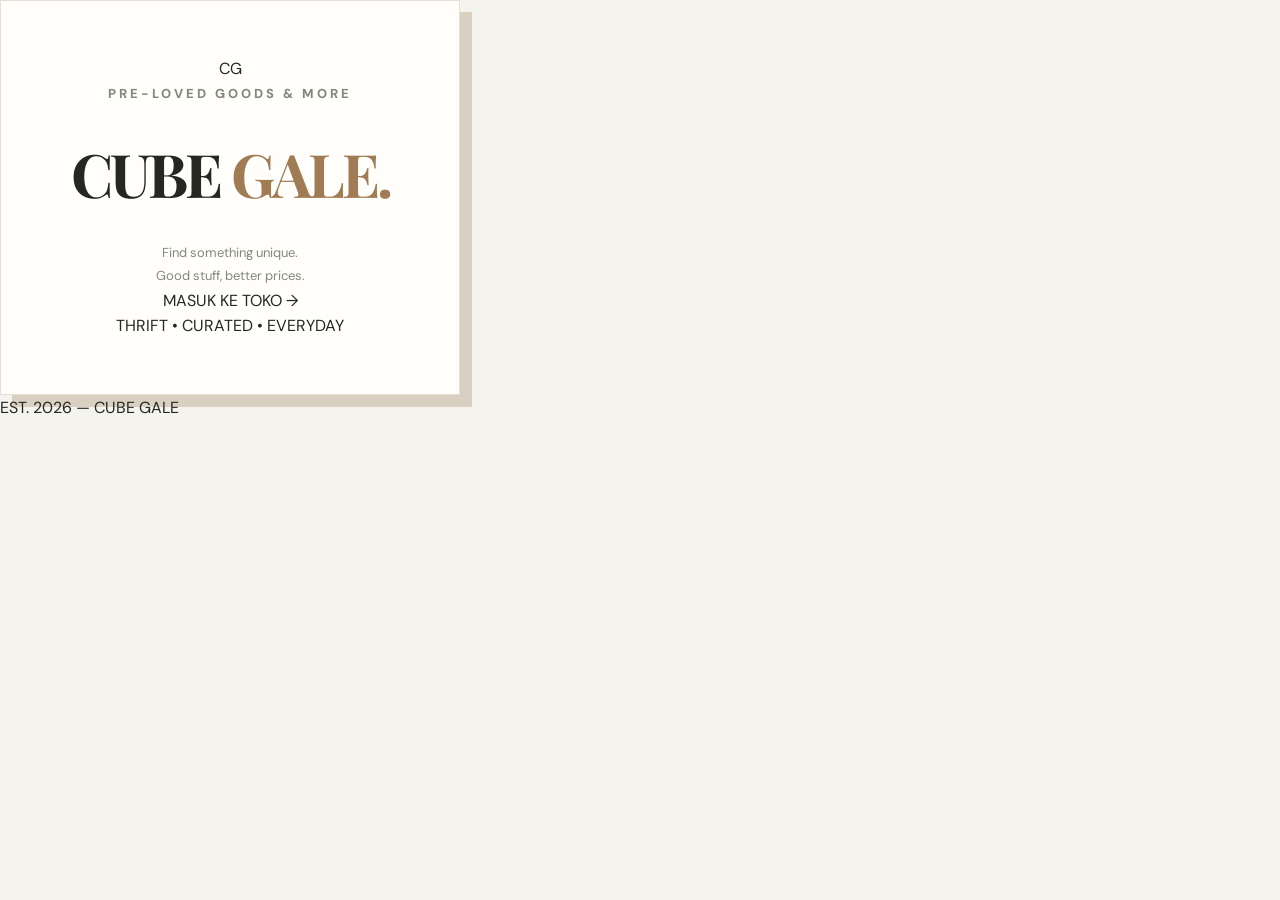
==== commit 65a82228: "Update index.html" ====
--- a/index.html
+++ b/index.html
@@ -1,20 +1,47 @@
-<body>
-    <div class="welcome">
+<!DOCTYPE html>
+<html lang="id">
+<head>
+    <meta charset="UTF-8">
+    <meta name="viewport" content="width=device-width, initial-scale=1.0">
+    <title>Cube Gale — Welcome</title>
+    <link rel="stylesheet" href="style.css">
+</head>
+
+<body class="welcome-page">
+
+    <main class="welcome-container">
+
+        <div class="welcome-decoration decoration-one"></div>
+        <div class="welcome-decoration decoration-two"></div>
+
         <div class="welcome-card">
-            <p class="eyebrow">PRE-LOVED GOODS</p>
+
+            <div class="welcome-icon">CG</div>
+
+            <p class="eyebrow">PRE-LOVED GOODS & MORE</p>
 
             <h1>CUBE <span>GALE.</span></h1>
 
-            <p>
-                Temukan outfit second, barang unik,
-                dan random finds pilihan.
+            <p class="welcome-description">
+                Find something unique.<br>
+                Good stuff, better prices.
             </p>
 
-            <a href="shop.html" class="start-btn">
-                MASUK KE TOKO →
+            <a href="shop.html" class="welcome-button">
+                MASUK KE TOKO <span>→</span>
             </a>
 
-            <small>THRIFT • CURATED • EVERYDAY</small>
+            <div class="welcome-footer">
+                THRIFT • CURATED • EVERYDAY
+            </div>
+
         </div>
-    </div>
+
+        <p class="welcome-bottom">
+            EST. 2026 — CUBE GALE
+        </p>
+
+    </main>
+
 </body>
+</html>
--- a/style.css
+++ b/style.css
@@ -0,0 +1,819 @@
+@import url('https://fonts.googleapis.com/css2?family=DM+Sans:wght@400;500;600;700;800&family=Playfair+Display:wght@600;700;800&display=swap');
+
+/* =========================
+   ROOT & RESET
+========================= */
+
+:root {
+    --bg: #f5f3ed;
+    --surface: #fffefa;
+    --surface-dark: #e9e5db;
+    --text: #252820;
+    --muted: #85877c;
+    --accent: #a17b54;
+    --accent-dark: #76583b;
+    --green: #596b53;
+    --border: #e5e0d5;
+    --danger: #b85c4b;
+    --shadow: 0 8px 25px rgba(40, 35, 25, .07);
+}
+
+* {
+    margin: 0;
+    padding: 0;
+    box-sizing: border-box;
+}
+
+html {
+    scroll-behavior: smooth;
+}
+
+body {
+    font-family: 'DM Sans', sans-serif;
+    background: var(--bg);
+    color: var(--text);
+    line-height: 1.6;
+    overflow-x: hidden;
+}
+
+button,
+input {
+    font: inherit;
+}
+
+button {
+    cursor: pointer;
+}
+
+a {
+    color: inherit;
+    text-decoration: none;
+}
+
+img {
+    display: block;
+    max-width: 100%;
+}
+
+/* =========================
+   NAVBAR
+========================= */
+
+header,
+.navbar {
+    width: 100%;
+    background: rgba(255, 254, 250, .95);
+    border-bottom: 1px solid var(--border);
+    position: sticky;
+    top: 0;
+    z-index: 100;
+    backdrop-filter: blur(12px);
+}
+
+nav {
+    max-width: 1250px;
+    min-height: 76px;
+    margin: auto;
+    padding: 0 25px;
+    display: flex;
+    align-items: center;
+    justify-content: space-between;
+    gap: 25px;
+}
+
+.logo,
+nav h1 {
+    font-family: 'Playfair Display', serif;
+    font-size: 27px;
+    font-weight: 800;
+    letter-spacing: -1px;
+}
+
+.logo span,
+nav h1 span {
+    color: var(--accent);
+}
+
+nav ul {
+    display: flex;
+    align-items: center;
+    gap: 30px;
+    list-style: none;
+}
+
+nav ul a {
+    font-size: 12px;
+    font-weight: 700;
+    color: var(--muted);
+    transition: .2s;
+}
+
+nav ul a:hover {
+    color: var(--accent);
+}
+
+.cart-button,
+#cartButton {
+    border: none;
+    background: var(--text);
+    color: white;
+    padding: 11px 17px;
+    border-radius: 30px;
+    font-size: 12px;
+    font-weight: 700;
+    transition: .2s;
+}
+
+.cart-button:hover,
+#cartButton:hover {
+    background: var(--accent);
+    transform: translateY(-2px);
+}
+
+/* =========================
+   HERO
+========================= */
+
+.hero {
+    max-width: 1250px;
+    margin: 35px auto;
+    padding: 0 25px;
+}
+
+.hero-content {
+    min-height: 340px;
+    padding: 55px;
+    border-radius: 5px;
+    background:
+        linear-gradient(100deg, rgba(30, 35, 28, .88), rgba(30, 35, 28, .35)),
+        #596b53;
+    color: white;
+    display: flex;
+    flex-direction: column;
+    justify-content: center;
+    align-items: flex-start;
+    position: relative;
+    overflow: hidden;
+}
+
+.hero-content h1,
+.hero h1 {
+    max-width: 650px;
+    font-family: 'Playfair Display', serif;
+    font-size: clamp(35px, 6vw, 65px);
+    line-height: 1.1;
+    margin-bottom: 17px;
+}
+
+.hero-content p,
+.hero p {
+    max-width: 470px;
+    color: rgba(255, 255, 255, .8);
+    font-size: 14px;
+    margin-bottom: 25px;
+}
+
+.hero-content a,
+.hero .hero-button {
+    display: inline-block;
+    padding: 13px 22px;
+    background: var(--surface);
+    color: var(--text);
+    font-size: 11px;
+    font-weight: 800;
+    letter-spacing: 1px;
+    transition: .2s;
+}
+
+.hero-content a:hover,
+.hero .hero-button:hover {
+    background: var(--accent);
+    color: white;
+}
+
+/* =========================
+   GENERAL SECTION
+========================= */
+
+section {
+    scroll-margin-top: 95px;
+}
+
+.products-section,
+#items,
+.catalog-section {
+    max-width: 1250px;
+    margin: 65px auto;
+    padding: 0 25px;
+}
+
+.section-heading {
+    display: flex;
+    justify-content: space-between;
+    align-items: end;
+    gap: 20px;
+    margin-bottom: 25px;
+}
+
+.section-heading h2,
+.products-section h2 {
+    font-family: 'Playfair Display', serif;
+    font-size: clamp(25px, 4vw, 36px);
+}
+
+.section-heading p {
+    color: var(--muted);
+    font-size: 12px;
+}
+
+/* =========================
+   CATEGORY
+========================= */
+
+.category {
+    display: flex;
+    align-items: center;
+    gap: 10px;
+    flex-wrap: wrap;
+    margin: 25px 0;
+}
+
+.category button {
+    padding: 10px 19px;
+    border: 1px solid var(--border);
+    border-radius: 30px;
+    background: var(--surface);
+    color: var(--muted);
+    font-size: 11px;
+    font-weight: 700;
+    transition: .2s;
+}
+
+.category button:hover,
+.category button.active {
+    background: var(--text);
+    border-color: var(--text);
+    color: white;
+}
+
+/* =========================
+   SEARCH
+========================= */
+
+.search-box {
+    margin: 20px 0;
+}
+
+#searchInput {
+    width: 100%;
+    max-width: 400px;
+    padding: 13px 17px;
+    border: 1px solid var(--border);
+    border-radius: 4px;
+    outline: none;
+    background: var(--surface);
+    color: var(--text);
+    font-size: 12px;
+    transition: .2s;
+}
+
+#searchInput:focus {
+    border-color: var(--accent);
+    box-shadow: 0 0 0 3px rgba(161, 123, 84, .1);
+}
+
+/* =========================
+   PRODUCT GRID
+========================= */
+
+.product-grid {
+    display: grid;
+    grid-template-columns: repeat(3, minmax(0, 1fr));
+    gap: 28px 22px;
+    margin-top: 25px;
+}
+
+.product-card {
+    min-width: 0;
+    background: var(--surface);
+    border: 1px solid var(--border);
+    border-radius: 5px;
+    overflow: hidden;
+    transition: .25s ease;
+    position: relative;
+}
+
+.product-card:hover {
+    transform: translateY(-5px);
+    box-shadow: var(--shadow);
+}
+
+/* Gambar produk */
+
+.product-image-wrap {
+    width: 100%;
+    aspect-ratio: 4 / 5;
+    background: var(--surface-dark);
+    overflow: hidden;
+    position: relative;
+}
+
+.product-card img,
+.product-image {
+    width: 100%;
+    height: 100%;
+    object-fit: cover;
+    transition: transform .4s ease;
+}
+
+.product-card:hover img {
+    transform: scale(1.04);
+}
+
+/* Badge */
+
+.image-tag,
+.product-tag,
+.badge {
+    position: absolute;
+    top: 12px;
+    left: 12px;
+    padding: 6px 10px;
+    background: var(--green);
+    color: white;
+    font-size: 9px;
+    font-weight: 800;
+    letter-spacing: 1px;
+    z-index: 2;
+}
+
+.badge.sale,
+.image-tag.sale {
+    background: var(--danger);
+}
+
+.badge.rare,
+.image-tag.rare {
+    background: var(--accent-dark);
+}
+
+/* Informasi produk */
+
+.product-info {
+    padding: 16px;
+}
+
+.category-name {
+    color: var(--accent);
+    font-size: 9px;
+    font-weight: 800;
+    letter-spacing: 1.5px;
+    text-transform: uppercase;
+    margin-bottom: 5px;
+}
+
+.product-card h3 {
+    font-size: 14px;
+    font-weight: 700;
+    line-height: 1.4;
+    margin-bottom: 12px;
+}
+
+.product-bottom {
+    display: flex;
+    align-items: center;
+    justify-content: space-between;
+    gap: 10px;
+}
+
+.price {
+    font-size: 13px;
+    font-weight: 800;
+    color: var(--text);
+}
+
+.product-card button {
+    border: none;
+    background: var(--text);
+    color: white;
+    padding: 9px 13px;
+    border-radius: 3px;
+    font-size: 10px;
+    font-weight: 700;
+    transition: .2s;
+}
+
+.product-card button:hover {
+    background: var(--accent);
+}
+
+/* =========================
+   ABOUT
+========================= */
+
+.about,
+#tentang {
+    max-width: 1250px;
+    margin: 80px auto;
+    padding: 0 25px;
+}
+
+.about-content {
+    padding: 45px;
+    background: #e9e5db;
+    border-radius: 5px;
+}
+
+.about h2,
+#tentang h2 {
+    font-family: 'Playfair Display', serif;
+    font-size: 32px;
+    margin-bottom: 15px;
+}
+
+.about p,
+#tentang p {
+    max-width: 650px;
+    color: #74756c;
+    font-size: 13px;
+    line-height: 1.9;
+}
+
+/* =========================
+   FOOTER
+========================= */
+
+footer {
+    padding: 35px 20px;
+    background: #252820;
+    color: white;
+    text-align: center;
+}
+
+footer p {
+    color: #aaa99f;
+    font-size: 11px;
+}
+
+/* =========================
+   CART
+========================= */
+
+#overlay,
+.overlay {
+    position: fixed;
+    inset: 0;
+    background: rgba(0, 0, 0, .45);
+    z-index: 199;
+    opacity: 0;
+    visibility: hidden;
+    transition: .3s;
+}
+
+#cart,
+.cart {
+    position: fixed;
+    top: 0;
+    right: -430px;
+    width: min(400px, 90%);
+    height: 100dvh;
+    padding: 25px;
+    background: var(--surface);
+    z-index: 200;
+    display: flex;
+    flex-direction: column;
+    transition: .35s ease;
+    box-shadow: -10px 0 35px rgba(0, 0, 0, .1);
+}
+
+body.cart-open #cart,
+body.cart-open .cart {
+    right: 0;
+}
+
+body.cart-open #overlay,
+body.cart-open .overlay {
+    opacity: 1;
+    visibility: visible;
+}
+
+.cart-header {
+    display: flex;
+    align-items: center;
+    justify-content: space-between;
+    padding-bottom: 20px;
+    border-bottom: 1px solid var(--border);
+}
+
+.cart-header h2 {
+    font-family: 'Playfair Display', serif;
+}
+
+.cart-close {
+    border: none;
+    background: none;
+    font-size: 25px;
+}
+
+#cartItems {
+    flex: 1;
+    overflow-y: auto;
+    padding: 20px 0;
+}
+
+.cart-item {
+    display: flex;
+    align-items: center;
+    justify-content: space-between;
+    gap: 15px;
+    padding: 13px 0;
+    border-bottom: 1px solid var(--border);
+}
+
+.cart-item h4 {
+    font-size: 12px;
+}
+
+.cart-item p {
+    color: var(--muted);
+    font-size: 11px;
+}
+
+.cart-item button {
+    border: none;
+    background: none;
+    color: var(--danger);
+    font-size: 11px;
+}
+
+.cart-footer {
+    padding-top: 20px;
+    border-top: 1px solid var(--border);
+}
+
+.cart-total {
+    display: flex;
+    justify-content: space-between;
+    margin-bottom: 18px;
+    font-size: 14px;
+    font-weight: 800;
+}
+
+#checkoutBtn,
+.checkout-btn {
+    width: 100%;
+    padding: 14px;
+    border: none;
+    background: var(--green);
+    color: white;
+    font-size: 11px;
+    font-weight: 800;
+    letter-spacing: 1px;
+    transition: .2s;
+}
+
+#checkoutBtn:hover,
+.checkout-btn:hover {
+    background: var(--text);
+}
+
+/* =========================
+   WELCOME PAGE
+========================= */
+
+.welcome {
+    min-height: 100vh;
+    display: grid;
+    place-items: center;
+    padding: 20px;
+    background:
+        radial-gradient(circle at 15% 20%, #e9c9a5 0 8%, transparent 9%),
+        radial-gradient(circle at 85% 80%, #c9d7c1 0 10%, transparent 11%),
+        var(--bg);
+}
+
+.welcome-card {
+    width: min(100%, 460px);
+    padding: 55px 30px;
+    text-align: center;
+    background: var(--surface);
+    border: 1px solid var(--border);
+    box-shadow: 12px 12px 0 #d9d0c1;
+}
+
+.welcome-card h1 {
+    font-family: 'Playfair Display', serif;
+    font-size: clamp(40px, 10vw, 60px);
+    letter-spacing: -3px;
+    margin: 20px 0;
+}
+
+.welcome-card h1 span {
+    color: var(--accent);
+}
+
+.welcome-card p {
+    color: var(--muted);
+    font-size: 13px;
+    line-height: 1.8;
+}
+
+.eyebrow {
+    color: var(--accent);
+    font-size: 10px;
+    font-weight: 800;
+    letter-spacing: 3px;
+}
+
+.start-btn {
+    display: inline-block;
+    margin-top: 28px;
+    padding: 15px 24px;
+    background: var(--text);
+    color: white;
+    font-size: 11px;
+    font-weight: 800;
+    letter-spacing: 1px;
+    transition: .2s;
+}
+
+.start-btn:hover {
+    background: var(--accent);
+    transform: translateY(-3px);
+}
+
+.welcome-card small {
+    display: block;
+    margin-top: 30px;
+    color: #aaa99f;
+    font-size: 9px;
+    letter-spacing: 2px;
+}
+
+/* =========================
+   EMPTY STATE
+========================= */
+
+.no-products,
+#noProducts {
+    display: none;
+    padding: 35px 15px;
+    text-align: center;
+    color: var(--muted);
+    font-size: 13px;
+}
+
+/* =========================
+   RESPONSIVE TABLET
+========================= */
+
+@media (max-width: 900px) {
+    .product-grid {
+        grid-template-columns: repeat(2, minmax(0, 1fr));
+        gap: 20px 15px;
+    }
+
+    .hero-content {
+        min-height: 300px;
+        padding: 35px;
+    }
+}
+
+/* =========================
+   RESPONSIVE MOBILE
+========================= */
+
+@media (max-width: 600px) {
+    nav {
+        min-height: 65px;
+        padding: 0 16px;
+        gap: 10px;
+    }
+
+    .logo,
+    nav h1 {
+        font-size: 22px;
+    }
+
+    nav ul {
+        gap: 13px;
+    }
+
+    nav ul a {
+        font-size: 10px;
+    }
+
+    .cart-button,
+    #cartButton {
+        padding: 9px 12px;
+        font-size: 10px;
+    }
+
+    .hero {
+        margin: 20px auto;
+        padding: 0 15px;
+    }
+
+    .hero-content {
+        min-height: 280px;
+        padding: 28px 22px;
+    }
+
+    .hero-content h1,
+    .hero h1 {
+        font-size: 39px;
+    }
+
+    .hero-content p,
+    .hero p {
+        font-size: 12px;
+    }
+
+    .products-section,
+    #items,
+    .catalog-section,
+    .about,
+    #tentang {
+        margin: 45px auto;
+        padding: 0 15px;
+    }
+
+    .section-heading h2,
+    .products-section h2 {
+        font-size: 27px;
+    }
+
+    .product-grid {
+        grid-template-columns: repeat(2, minmax(0, 1fr));
+        gap: 17px 11px;
+    }
+
+    .product-image-wrap {
+        aspect-ratio: 4 / 5;
+    }
+
+    .product-info {
+        padding: 11px;
+    }
+
+    .product-card h3 {
+        font-size: 12px;
+    }
+
+    .price {
+        font-size: 11px;
+    }
+
+    .product-card button {
+        padding: 8px 9px;
+        font-size: 9px;
+    }
+
+    .category {
+        gap: 7px;
+    }
+
+    .category button {
+        padding: 8px 13px;
+        font-size: 10px;
+    }
+
+    #searchInput {
+        max-width: 100%;
+    }
+
+    .about-content {
+        padding: 28px 22px;
+    }
+
+    .about h2,
+    #tentang h2 {
+        font-size: 27px;
+    }
+}
+
+/* =========================
+   SMALL PHONE
+========================= */
+
+@media (max-width: 360px) {
+    nav ul {
+        gap: 8px;
+    }
+
+    nav ul a {
+        font-size: 9px;
+    }
+
+    .product-grid {
+        gap: 12px 8px;
+    }
+
+    .product-info {
+        padding: 9px;
+    }
+
+    .product-card button {
+        padding: 7px;
+    }
+    }
